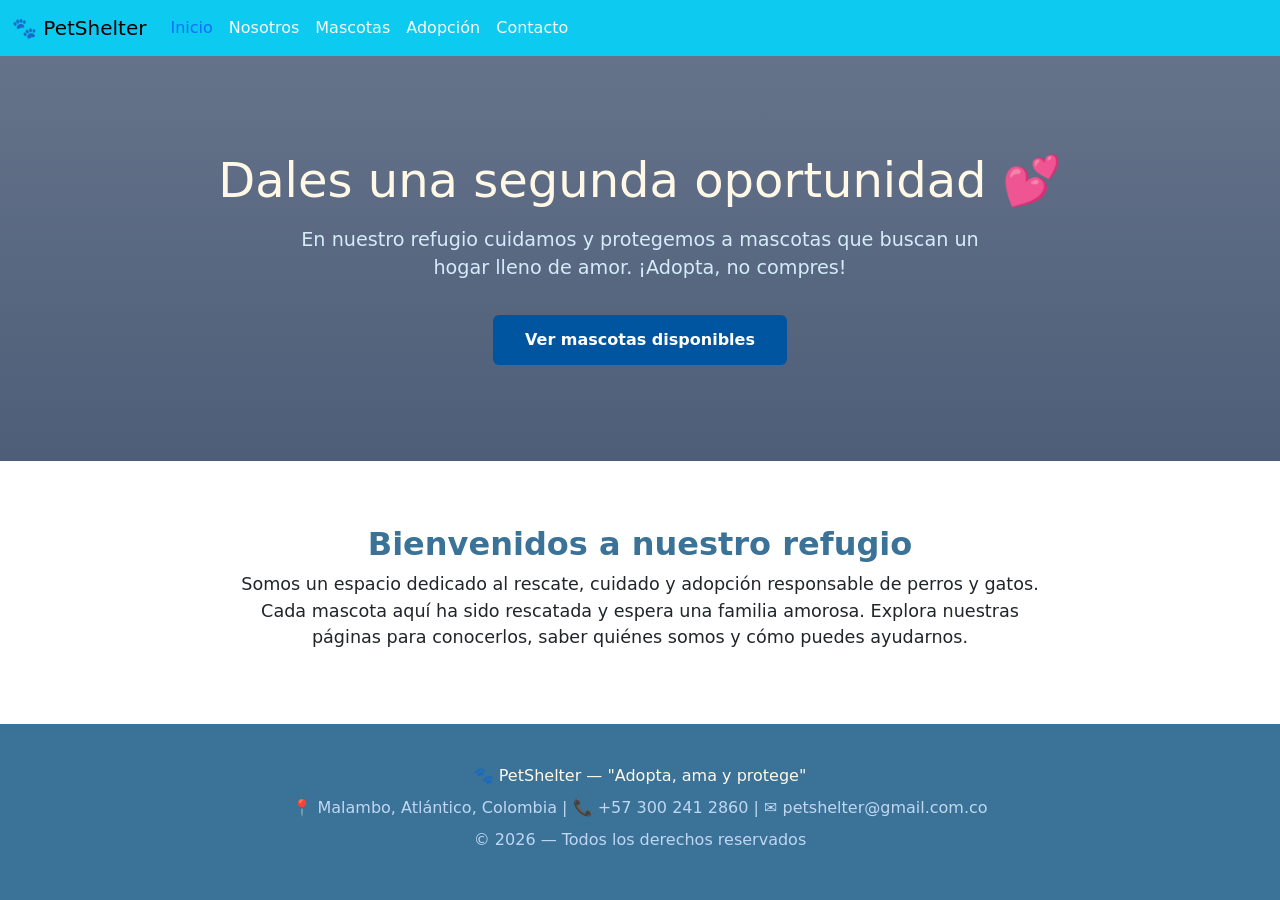
==== index.html @ 7f58dce4 "mvp de proyecto" ====
<!DOCTYPE html>
<html lang="es">
<head>
    <meta charset="UTF-8">
    <meta name="viewport" content="width=device-width, initial-scale=1.0">
    <title>PetShelter - Refgio de Mascotas 🐾</title>
    <link rel="stylesheet" href="css/styles.css">
    <link rel="preconnect" href="https://fonts.googleapis.com">
    <link rel="preconnect" href="https://fonts.gstatic.com" crossorigin>
    <link href="https://fonts.googleapis.com/css2?family=Poppins:wght@300;400;600;700&display=swap" rel="stylesheet">
    <link href="https://cdn.jsdelivr.net/npm/bootstrap@5.3.8/dist/css/bootstrap.min.css" rel="stylesheet" integrity="sha384-sRIl4kxILFvY47J16cr9ZwB07vP4J8+LH7qKQnuqkuIAvNWLzeN8tE5YBujZqJLB" crossorigin="anonymous">
</head>
<body>

    <!-- CABECERA Y MENÚ IGUAL EN TODAS LAS PÁGINAS -->
    <header class="cabecera bg-info">
        <nav class="navegacion navbar navbar-expand-lg justify-content-between" id="menuNav">
            <div class="container-fluid">
                <a href="index.html" class="navbar-brand me-6">🐾 PetShelter</a>
                <button class="navbar-toggler" type="button" data-bs-toggle="collapse" data-bs-target="#navbarSupportedContent" aria-controls="navbarSupportedContent" aria-expanded="false" aria-label="Toggle navigation">
                    <span class="navbar-toggler-icon"></span>
                </button>
                <div class="collapse navbar-collapse" id="navbarSupportedContent">
                    <ul class="navbar-nav me-auto mb-2 mb-lg-0">
                        <li class="nav-item">
                            <a href="index.html" class="nav-link active text-primary">Inicio</a>
                        </li>
                        <li class="nav-item">
                            <a href="pages/nosotros.html" class="nav-link text-light">Nosotros</a>
                        </li>
                        <li class="nav-item">
                            <a href="pages/mascotas.html" class="nav-link text-light">Mascotas</a>
                        </li>
                        <li class="nav-item">
                            <a href="pages/adopcion.html" class="nav-link text-light">Adopción</a>
                        </li>
                        <li class="nav-item">
                            <a href="pages/contacto.html" class="nav-link text-light">Contacto</a>
                        </li>
                    </ul>
                </div>
            </div>
        </nav>
    </header>

    <!-- CONTENIDO DE ESTA PÁGINA -->
    <section class="portada">
        <div class="contenedor portada-contenido">
            <h1>Dales una segunda oportunidad 💕</h1>
            <p>En nuestro refugio cuidamos y protegemos a mascotas que buscan un hogar lleno de amor. ¡Adopta, no compres!</p>
            <a href="pages/mascotas.html" class="boton boton-primario">Ver mascotas disponibles</a>
        </div>
    </section>

    <section class="seccion">
        <div class="contenedor">
            <h2 class="titulo-seccion">Bienvenidos a nuestro refugio</h2>
            <p style="text-align: center; max-width: 800px; margin: 0 auto; font-size: 1.1rem;">
                Somos un espacio dedicado al rescate, cuidado y adopción responsable de perros y gatos. 
                Cada mascota aquí ha sido rescatada y espera una familia amorosa. Explora nuestras páginas 
                para conocerlos, saber quiénes somos y cómo puedes ayudarnos.
            </p>
        </div>
    </section>

    <!-- PIE DE PÁGINA IGUAL EN TODAS -->
    <footer class="pie-pagina">
        <div class="contenedor">
            <p>🐾 PetShelter — "Adopta, ama y protege"</p>
            <p>📍 Malambo, Atlántico, Colombia | 📞 +57 300 241 2860 | ✉️ petshelter@gmail.com.co</p>
            <p>&copy; 2026 — Todos los derechos reservados</p>
        </div>
    </footer>
    
    <script src="https://cdn.jsdelivr.net/npm/bootstrap@5.3.8/dist/js/bootstrap.bundle.min.js" integrity="sha384-FKyoEForCGlyvwx9Hj09JcYn3nv7wiPVlz7YYwJrWVcXK/BmnVDxM+D2scQbITxI" crossorigin="anonymous"></script>

    <script src="js/app.js"></script>
</body>
</html>
---- css/styles.css ----
:root {
    /* Paleta de colores de la imagen */
    --color-nubes: #FFF8E7;
    --color-cielo: #8CC1E9;
    --color-océano: #3b7297;
    --color-arándano: #0055A0;
    --color-pájaro: #438BC4;

    /* Colores de texto y fondo */
    --color-texto: #12284B;
    --color-texto-claro: #438BC4;
    --color-fondo: #EAF6FC;
    --color-fondo-claro: #b6e2f3;
    --color-resaltado: #ffc107;
    --color-borde: #dee2e6;

    /* Efectos */
    --sombra: 0 4px 12px rgba(18, 40, 75, 0.08);
    --sombra-hover: 0 8px 24px rgba(18, 40, 75, 0.15);
    --transicion: all 0.3s ease;
}

* {
    margin: 0;
    padding: 0;
    box-sizing: border-box;
}

body {
    font-family: 'Poppins', sans-serif;
    color: var(--color-texto);
    line-height: 1.6;
    background-color: var(--color-fondo);
    min-height: 100vh;
    display: flex;
    flex-direction: column;
}

main {
    flex: 1;
}

ul {
    list-style: none;
}

a {
    text-decoration: none;
    transition: var(--transicion);
}

.contenedor {
    width: 90%;
    max-width: 1200px;
    margin: 0 auto;
}

/* =====================================
   TÍTULOS Y SECCIONES
====================================== */
.titulo-seccion {
    font-size: 2rem;
    text-align: center;
    color: var(--color-océano);
    margin-bottom: 0.5rem;
    font-weight: 700;
}

.subtitulo-seccion {
    text-align: center;
    color: var(--color-pájaro);
    margin-bottom: 3rem;
}

.seccion {
    padding: 4rem 0;
}

.fondo-claro {
    background-color: var(--color-fondo-claro);
}

/* =====================================
   BOTONES
====================================== */
.boton {
    display: inline-block;
    padding: 0.8rem 2rem;
    border: none;
    border-radius: 0.375rem;
    font-size: 1rem;
    font-weight: 600;
    text-decoration: none;
    cursor: pointer;
    transition: var(--transicion);
    font-family: inherit;
}

.boton-primario {
    background-color: var(--color-arándano);
    color: white;
}

.boton-primario:hover {
    background-color: var(--color-océano);
    color: white;
    transform: translateY(-2px);
    box-shadow: var(--sombra-hover);
}

.boton-adoptar {
    background-color: var(--color-resaltado);
    color: var(--color-texto);
    padding: 0.6rem 1.2rem;
    font-size: 0.9rem;
    width: 100%;
}

.boton-adoptar:hover {
    background-color: #e0a800;
    color: var(--color-océano);
}

/* =====================================
   CABECERA Y NAVEGACIÓN
====================================== */


/* =====================================
   PORTADA
====================================== */
.portada {
    background: linear-gradient(rgba(18, 40, 75, 0.65), rgba(18, 40, 75, 0.75)), url('https://images.unsplash.com/photo-1601758228041-f3b2795255f1?w=1200') center/cover no-repeat;
    color: rgb(115, 193, 245);
    padding: 6rem 0;
    text-align: center;
}

.portada-contenido h1 {
    font-size: 3rem;
    margin-bottom: 1rem;
    color: var(--color-nubes);
}

.portada-contenido p {
    font-size: 1.2rem;
    max-width: 700px;
    margin: 0 auto 2rem;
    color: #d4ebfa;
}

/* =====================================
   SECCIÓN NOSOTROS
====================================== */
.nosotros-grid {
    display: grid;
    grid-template-columns: 1fr 1fr;
    gap: 3rem;
    align-items: center;
}

.nosotros-imagen img {
    width: 100%;
    border-radius: 0.5rem;
    box-shadow: var(--sombra);
    transition: var(--transicion);
}

.nosotros-imagen img:hover {
    transform: scale(1.02);
    box-shadow: var(--sombra-hover);
}

.nosotros-texto p {
    margin-bottom: 1rem;
    font-size: 1.05rem;
    color: var(--color-texto);
}

.lista-valores {
    list-style: none;
    margin-top: 1.5rem;
}

.lista-valores li {
    padding: 0.4rem 0;
    font-weight: 500;
    color: var(--color-texto);
    display: flex;
    align-items: center;
    gap: 0.5rem;
}

.lista-valores li::before {
    content: '✓';
    color: var(--color-arándano);
    font-weight: 700;
    font-size: 1.2rem;
}

/* =====================================
   TARJETAS DE MASCOTAS
====================================== */
.mascotas-grid {
    display: grid;
    grid-template-columns: repeat(3, 1fr);
    gap: 2rem;
}

.tarjeta-mascota {
    background: var(--color-fondo-claro);
    border-radius: 0.5rem;
    overflow: hidden;
    box-shadow: var(--sombra);
    transition: var(--transicion);
    height: 100%;
}

.tarjeta-mascota:hover {
    transform: translateY(-8px);
    box-shadow: var(--sombra-hover);
}

.tarjeta-mascota img {
    width: 100%;
    height: 200px;
    object-fit: cover;
}

.tarjeta-mascota h3 {
    padding: 1rem 1rem 0.5rem;
    color: var(--color-océano);
    font-size: 1.3rem;
    font-weight: 600;
}

.tarjeta-mascota p {
    padding: 0.3rem 1rem;
    font-size: 0.95rem;
    color: var(--color-texto);
}

.tarjeta-mascota .boton-adoptar {
    margin: 1rem;
    width: calc(100% - 2rem);
}

/* =====================================
   CÓMO AYUDAR / ADOPCIÓN
====================================== */
.ayuda-grid {
    display: grid;
    grid-template-columns: repeat(3, 1fr);
    gap: 2rem;
}

.ayuda-tarjeta {
    background: var(--color-fondo-claro);
    padding: 2rem;
    border-radius: 0.5rem;
    text-align: center;
    box-shadow: var(--sombra);
    transition: var(--transicion);
}

.ayuda-tarjeta:hover {
    transform: translateY(-5px);
    box-shadow: var(--sombra-hover);
}

.ayuda-tarjeta h3 {
    color: var(--color-océano);
    margin-bottom: 1rem;
    font-size: 1.3rem;
    font-weight: 600;
}

/* =====================================
   FORMULARIO DE CONTACTO
====================================== */
.formulario-contacto {
    max-width: 600px;
    margin: 0 auto;
    background: #eee;
    padding: 2.5rem;
    border-radius: 0.5rem;
    box-shadow: var(--sombra);
}

.grupo-formulario {
    margin-bottom: 1.5rem;
}

.grupo-formulario label {
    display: block;
    margin-bottom: 0.5rem;
    font-weight: 600;
    color: var(--color-océano);
}

.grupo-formulario input,
.grupo-formulario textarea {
    width: 100%;
    padding: 0.8rem;
    border: 2px solid var(--color-cielo);
    border-radius: 0.375rem;
    font-size: 1rem;
    font-family: inherit;
    background-color: rgba(140, 193, 233, 0.08);
    transition: var(--transicion);
}

.grupo-formulario input:focus,
.grupo-formulario textarea:focus {
    outline: none;
    border-color: var(--color-arándano);
    background-color: white;
}

/* =====================================
   VENTANA MODAL
====================================== */
.modal {
    display: none;
    position: fixed;
    z-index: 200;
    left: 0;
    top: 0;
    width: 100%;
    height: 100%;
    background-color: rgba(18, 40, 75, 0.7);
    align-items: center;
    justify-content: center;
}

.modal-contenido {
    background-color: white;
    padding: 2rem;
    border-radius: 0.5rem;
    width: 90%;
    max-width: 500px;
    position: relative;
    box-shadow: var(--sombra-hover);
}

.cerrar {
    position: absolute;
    right: 1.2rem;
    top: 0.5rem;
    font-size: 2rem;
    cursor: pointer;
    color: var(--color-pájaro);
    transition: var(--transicion);
}

.cerrar:hover {
    color: var(--color-océano);
}

/* =====================================
   PIE DE PÁGINA
====================================== */
.pie-pagina {
    background-color: var(--color-océano);
    color: white;
    text-align: center;
    padding: 2.5rem 0;
    margin-top: auto;
}

.pie-pagina p {
    margin-bottom: 0.5rem;
    color: #BFD7F2;
}

.pie-pagina p:first-of-type {
    color: var(--color-nubes);
    font-weight: 500;
}

/* =====================================
   DISEÑO RESPONSIVO (para celulares)
====================================== */
@media (max-width: 900px) {
    .nosotros-grid,
    .mascotas-grid,
    .ayuda-grid {
        grid-template-columns: 1fr 1fr;
    }
}

@media (max-width: 600px) {
    .nosotros-grid,
    .mascotas-grid,
    .ayuda-grid {
        grid-template-columns: 1fr;
    }

    .portada-contenido h1 {
        font-size: 2rem;
    }

    .titulo-seccion {
        font-size: 1.6rem;
    }
}
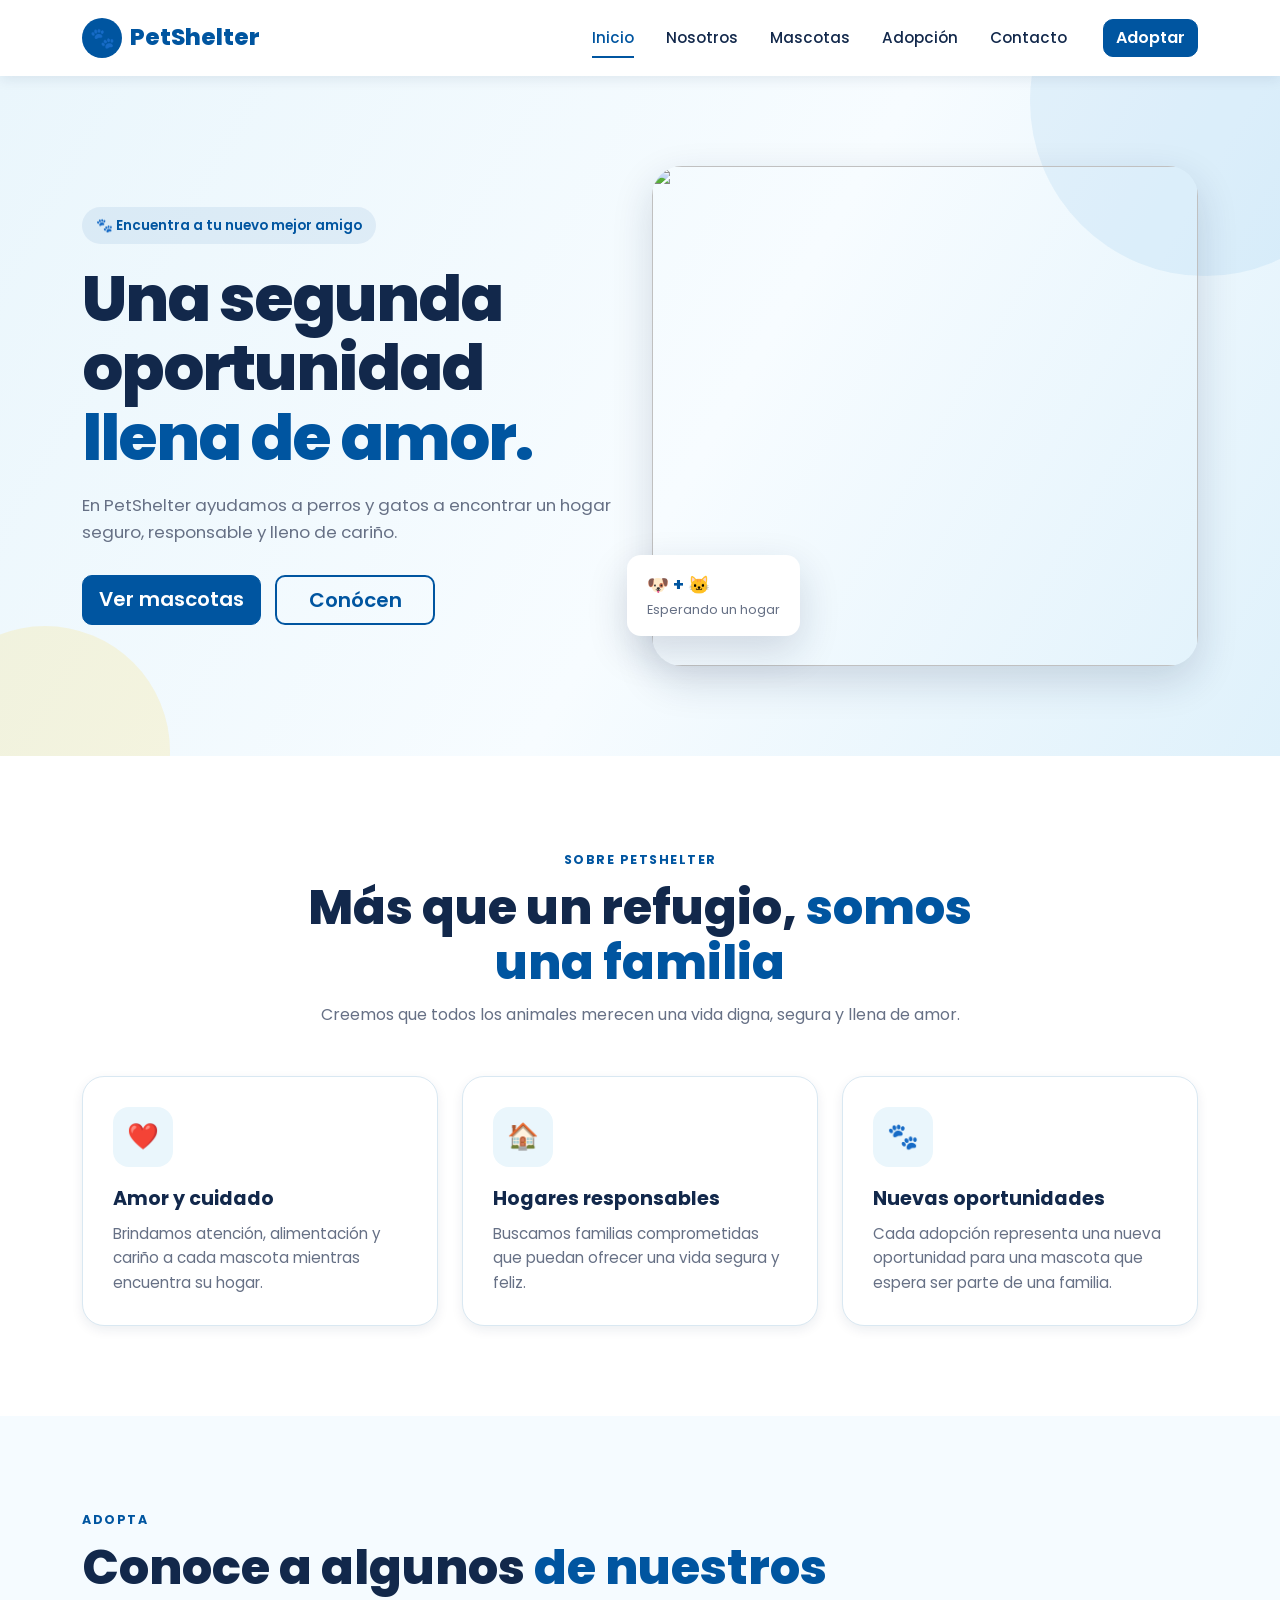
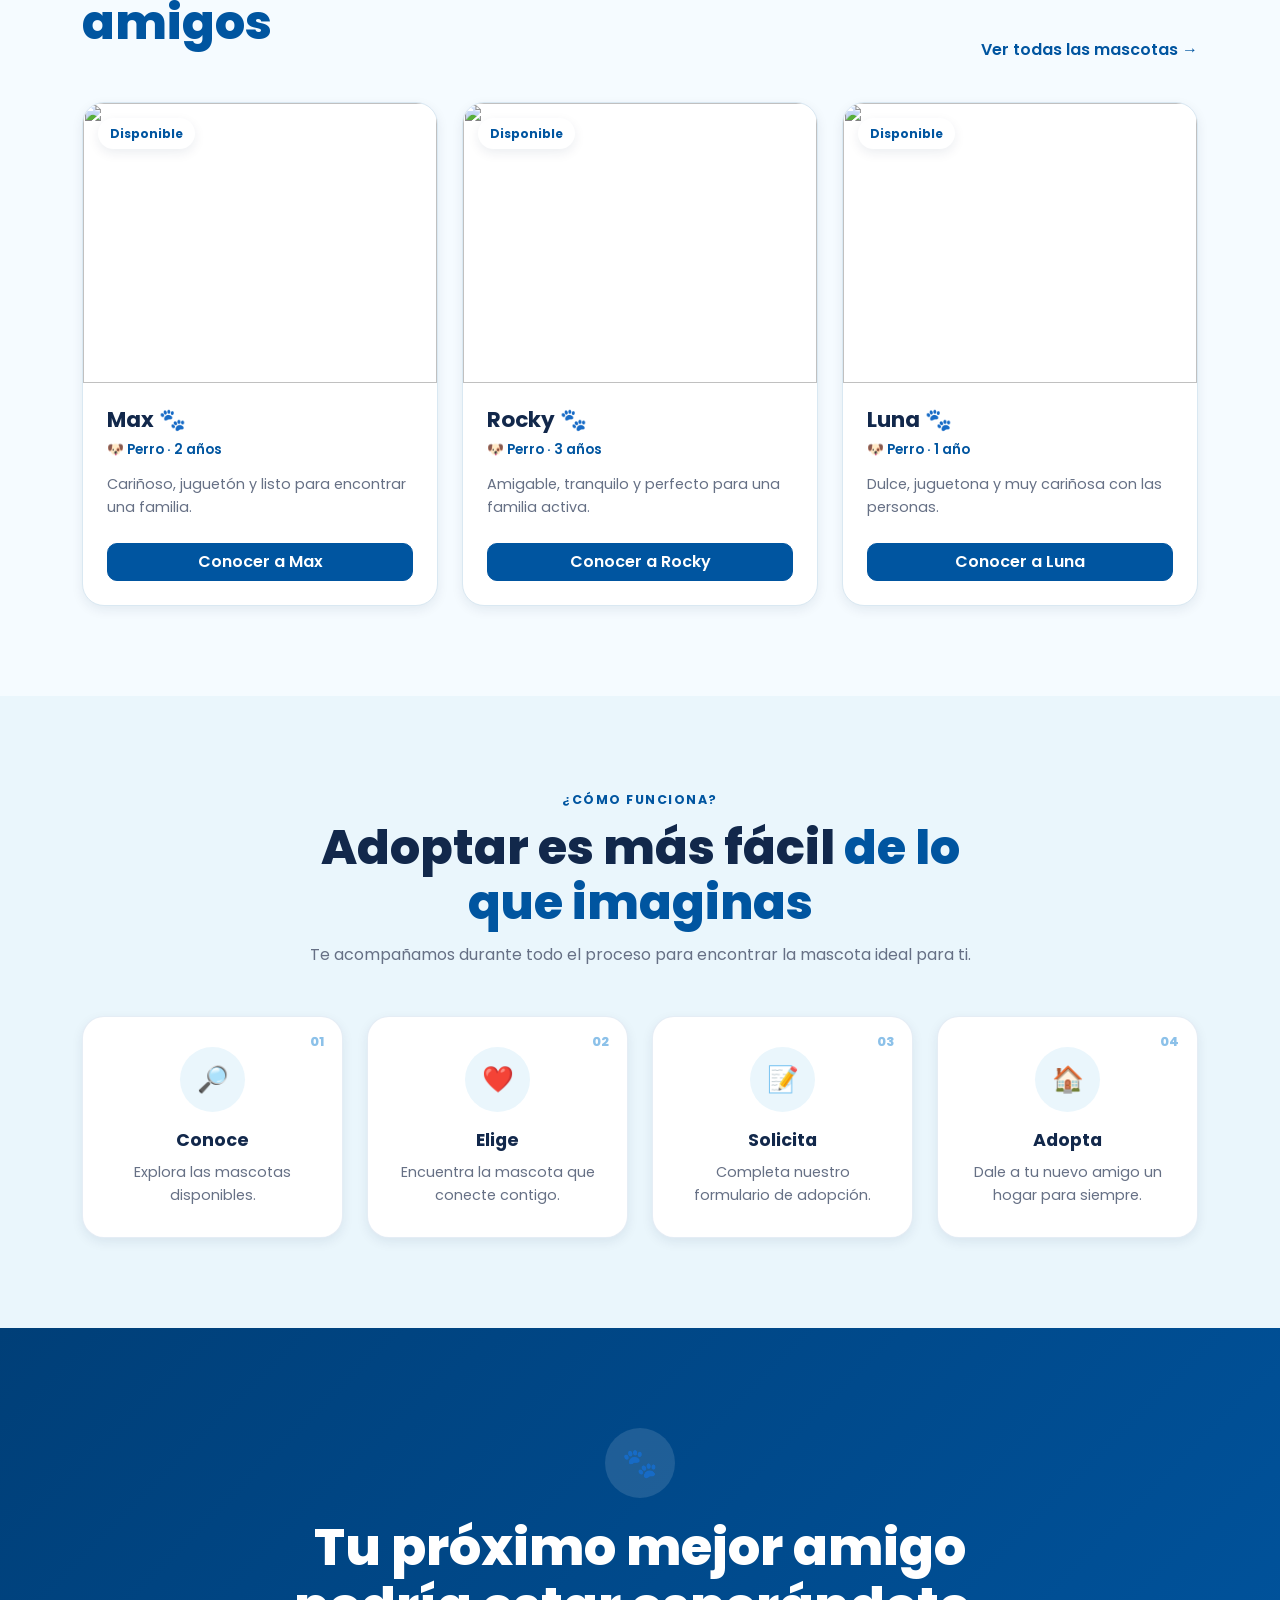
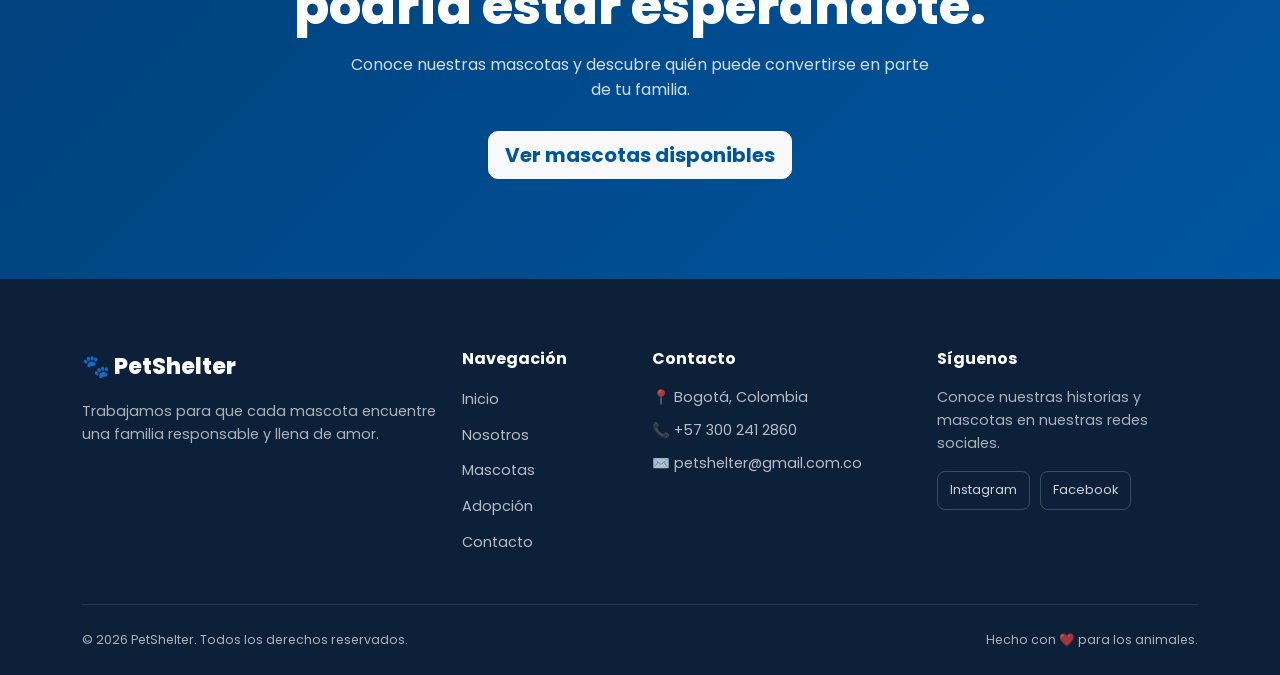
==== commit d511d946: "Add initial HTML structure and styles for PetShelter website" ====
--- a/index.html
+++ b/index.html
@@ -3,77 +3,573 @@
 <head>
     <meta charset="UTF-8">
     <meta name="viewport" content="width=device-width, initial-scale=1.0">
-    <title>PetShelter - Refgio de Mascotas 🐾</title>
-    <link rel="stylesheet" href="css/styles.css">
+    <meta
+        name="description"
+        content="PetShelter es un refugio de mascotas dedicado a encontrar hogares responsables y llenos de amor.">
+    <title>PetShelter | Refugio y adopción de mascotas</title>
+
+    <!-- Google Fonts -->
     <link rel="preconnect" href="https://fonts.googleapis.com">
     <link rel="preconnect" href="https://fonts.gstatic.com" crossorigin>
-    <link href="https://fonts.googleapis.com/css2?family=Poppins:wght@300;400;600;700&display=swap" rel="stylesheet">
-    <link href="https://cdn.jsdelivr.net/npm/bootstrap@5.3.8/dist/css/bootstrap.min.css" rel="stylesheet" integrity="sha384-sRIl4kxILFvY47J16cr9ZwB07vP4J8+LH7qKQnuqkuIAvNWLzeN8tE5YBujZqJLB" crossorigin="anonymous">
+    <link
+        href="https://fonts.googleapis.com/css2?family=Poppins:wght@400;500;600;700;800&display=swap" rel="stylesheet">
+
+    <!-- Bootstrap -->
+    <link
+        href="https://cdn.jsdelivr.net/npm/bootstrap@5.3.8/dist/css/bootstrap.min.css" rel="stylesheet">
+    <link rel="stylesheet" href="css/styles.css">
 </head>
+
 <body>
 
-    <!-- CABECERA Y MENÚ IGUAL EN TODAS LAS PÁGINAS -->
-    <header class="cabecera bg-info">
-        <nav class="navegacion navbar navbar-expand-lg justify-content-between" id="menuNav">
-            <div class="container-fluid">
-                <a href="index.html" class="navbar-brand me-6">🐾 PetShelter</a>
-                <button class="navbar-toggler" type="button" data-bs-toggle="collapse" data-bs-target="#navbarSupportedContent" aria-controls="navbarSupportedContent" aria-expanded="false" aria-label="Toggle navigation">
+    <!-- =====NAVBAR===== -->
+
+    <header class="site-header">
+        <nav class="navbar navbar-expand-lg">
+            <div class="container">
+
+                <!-- Logo -->
+                <a class="navbar-brand" href="index.html">
+                    <span class="brand-icon">🐾</span>
+                    <span>PetShelter</span>
+                </a>
+
+                <!-- Botón menú móvil -->
+                <button
+                    class="navbar-toggler"
+                    type="button"
+                    data-bs-toggle="collapse"
+                    data-bs-target="#menuPrincipal"
+                    aria-controls="menuPrincipal"
+                    aria-expanded="false"
+                    aria-label="Abrir menú de navegación">
                     <span class="navbar-toggler-icon"></span>
                 </button>
-                <div class="collapse navbar-collapse" id="navbarSupportedContent">
-                    <ul class="navbar-nav me-auto mb-2 mb-lg-0">
+
+                <!-- Menú -->
+                <div class="collapse navbar-collapse" id="menuPrincipal">
+                    <ul class="navbar-nav ms-auto">
                         <li class="nav-item">
-                            <a href="index.html" class="nav-link active text-primary">Inicio</a>
+                            <a class="nav-link active" href="index.html">
+                                Inicio
+                            </a>
                         </li>
                         <li class="nav-item">
-                            <a href="pages/nosotros.html" class="nav-link text-light">Nosotros</a>
+                            <a class="nav-link" href="pages/nosotros.html">
+                                Nosotros
+                            </a>
                         </li>
                         <li class="nav-item">
-                            <a href="pages/mascotas.html" class="nav-link text-light">Mascotas</a>
+                            <a class="nav-link" href="pages/mascotas.html">
+                                Mascotas
+                            </a>
                         </li>
                         <li class="nav-item">
-                            <a href="pages/adopcion.html" class="nav-link text-light">Adopción</a>
+                            <a class="nav-link" href="pages/adopcion.html">
+                                Adopción
+                            </a>
                         </li>
                         <li class="nav-item">
-                            <a href="pages/contacto.html" class="nav-link text-light">Contacto</a>
+                            <a class="nav-link" href="pages/contacto.html">
+                                Contacto
+                            </a>
                         </li>
                     </ul>
+
+                    <a href="pages/mascotas.html" class="btn btn-primary ms-lg-4">Adoptar</a>
+
                 </div>
             </div>
         </nav>
     </header>
 
-    <!-- CONTENIDO DE ESTA PÁGINA -->
-    <section class="portada">
-        <div class="contenedor portada-contenido">
-            <h1>Dales una segunda oportunidad 💕</h1>
-            <p>En nuestro refugio cuidamos y protegemos a mascotas que buscan un hogar lleno de amor. ¡Adopta, no compres!</p>
-            <a href="pages/mascotas.html" class="boton boton-primario">Ver mascotas disponibles</a>
-        </div>
-    </section>
-
-    <section class="seccion">
-        <div class="contenedor">
-            <h2 class="titulo-seccion">Bienvenidos a nuestro refugio</h2>
-            <p style="text-align: center; max-width: 800px; margin: 0 auto; font-size: 1.1rem;">
-                Somos un espacio dedicado al rescate, cuidado y adopción responsable de perros y gatos. 
-                Cada mascota aquí ha sido rescatada y espera una familia amorosa. Explora nuestras páginas 
-                para conocerlos, saber quiénes somos y cómo puedes ayudarnos.
-            </p>
-        </div>
-    </section>
-
-    <!-- PIE DE PÁGINA IGUAL EN TODAS -->
-    <footer class="pie-pagina">
-        <div class="contenedor">
-            <p>🐾 PetShelter — "Adopta, ama y protege"</p>
-            <p>📍 Malambo, Atlántico, Colombia | 📞 +57 300 241 2860 | ✉️ petshelter@gmail.com.co</p>
-            <p>&copy; 2026 — Todos los derechos reservados</p>
+    <main>
+        <!-- ==== HERO ===== -->
+
+        <section class="hero">
+            <div class="container">
+                <div class="row align-items-center">
+
+                    <!-- Texto -->
+                    <div class="col-lg-6">
+                        <span class="hero-badge">
+                            🐾 Encuentra a tu nuevo mejor amigo
+                        </span>
+
+                        <h1 class="hero-title">
+                            Una segunda oportunidad
+                            <span>llena de amor.</span>
+                        </h1>
+
+                        <p class="hero-description">
+                            En PetShelter ayudamos a perros y gatos a encontrar
+                            un hogar seguro, responsable y lleno de cariño.
+                        </p>
+
+                        <div class="hero-actions">
+                            <a href="pages/mascotas.html" class="btn btn-primary btn-lg">Ver mascotas</a>
+                            <a href="pages/nosotros.html" class="btn btn-outline-primary btn-lg">Conócen</a>
+                        </div>
+
+                    </div>
+
+                    <!-- Imagen -->
+                    <div class="col-lg-6">
+                        <div class="hero-image-wrapper">
+                            <img src="https://images.unsplash.com/photo-1548199973-03cce0bbc87b?auto=format&fit=crop&w=900&q=80" class="hero-image">
+
+                            <div class="hero-card">
+                                <strong>🐶 + 🐱</strong>
+                                <span>Esperando un hogar</span>
+                            </div>
+                        </div>
+                    </div>
+                </div>
+            </div>
+        </section>
+
+        <!-- ===== INTRODUCCIÓN ===== -->
+
+        <section class="section section-light">
+            <div class="container">
+                <div class="section-heading text-center">
+
+                    <span class="section-label">
+                        SOBRE PETSHELTER
+                    </span>
+
+                    <h2>
+                        Más que un refugio,
+                        <span>somos una familia</span>
+                    </h2>
+
+                    <p>
+                        Creemos que todos los animales merecen una vida
+                        digna, segura y llena de amor.
+                    </p>
+                </div>
+
+                <div class="row g-4 mt-4">
+                    <div class="col-md-4">
+                        <article class="info-card">
+
+                            <div class="info-card-icon">
+                                ❤️
+                            </div>
+
+                            <h3>
+                                Amor y cuidado
+                            </h3>
+
+                            <p>
+                                Brindamos atención, alimentación y cariño
+                                a cada mascota mientras encuentra su hogar.
+                            </p>
+                        </article>
+                    </div>
+
+                    <div class="col-md-4">
+                        <article class="info-card">
+
+                            <div class="info-card-icon">
+                                🏠
+                            </div>
+
+                            <h3>
+                                Hogares responsables
+                            </h3>
+
+                            <p>
+                                Buscamos familias comprometidas que puedan
+                                ofrecer una vida segura y feliz.
+                            </p>
+
+                        </article>
+                    </div>
+
+                    <div class="col-md-4">
+                        <article class="info-card">
+
+                            <div class="info-card-icon">
+                                🐾
+                            </div>
+
+                            <h3>
+                                Nuevas oportunidades
+                            </h3>
+
+                            <p>
+                                Cada adopción representa una nueva oportunidad
+                                para una mascota que espera ser parte de una familia.
+                            </p>
+
+                        </article>
+                    </div>
+                </div>
+            </div>
+        </section>
+
+        <!-- ===== MASCOTAS DESTACADAS ===== -->
+
+        <section class="section">
+            <div class="container">
+                <div class="section-heading">
+                    <div>
+                        <span class="section-label">
+                            ADOPTA
+                        </span>
+
+                        <h2>
+                            Conoce a algunos
+                            <span>de nuestros amigos</span>
+                        </h2>
+                    </div>
+
+                    <a href="pages/mascotas.html" class="section-link">Ver todas las mascotas →</a>
+                </div>
+
+                <div class="row g-4 mt-3">
+
+                    <!-- Mascota 1 -->
+                    <div class="col-md-4">
+                        <article class="pet-card">
+                            <div class="pet-card-image">
+                                <img src="https://images.unsplash.com/photo-1552053831-71594a27632d?auto=format&fit=crop&w=700&q=80" loading="lazy">
+                                <span class="pet-status">Disponible</span>
+                            </div>
+
+                            <div class="pet-card-content">
+
+                                <h3>
+                                    Max 🐾
+                                </h3>
+
+                                <p class="pet-card-info">
+                                    🐶 Perro · 2 años
+                                </p>
+
+                                <p>
+                                    Cariñoso, juguetón y listo para
+                                    encontrar una familia.
+                                </p>
+
+                                <a href="pages/mascotas.html" class="btn btn-primary w-100">Conocer a Max</a>
+                            </div>
+                        </article>
+                    </div>
+
+                    <!-- Mascota 2 -->
+                    <div class="col-md-4">
+                        <article class="pet-card">
+                            <div class="pet-card-image">
+                                <img src="https://images.unsplash.com/photo-1587300003388-59208cc962cb?auto=format&fit=crop&w=700&q=80" loading="lazy">
+
+                                <span class="pet-status">
+                                    Disponible
+                                </span>
+                            </div>
+
+                            <div class="pet-card-content">
+
+                                <h3>
+                                    Rocky 🐾
+                                </h3>
+
+                                <p class="pet-card-info">
+                                    🐶 Perro · 3 años
+                                </p>
+
+                                <p>
+                                    Amigable, tranquilo y perfecto
+                                    para una familia activa.
+                                </p>
+
+                                <a href="pages/mascotas.html" class="btn btn-primary w-100">
+                                    Conocer a Rocky
+                                </a>
+                            </div>
+                        </article>
+                    </div>
+
+
+                    <!-- Mascota 3 -->
+                    <div class="col-md-4">
+                        <article class="pet-card">
+                            <div class="pet-card-image">
+                                <img src="https://images.unsplash.com/photo-1517849845537-4d257902454a?auto=format&fit=crop&w=700&q=80" loading="lazy">
+
+                                <span class="pet-status">
+                                    Disponible
+                                </span>
+                            </div>
+
+                            <div class="pet-card-content">
+
+                                <h3>
+                                    Luna 🐾
+                                </h3>
+
+                                <p class="pet-card-info">
+                                    🐶 Perro · 1 año
+                                </p>
+
+                                <p>
+                                    Dulce, juguetona y muy cariñosa
+                                    con las personas.
+                                </p>
+
+                                <a href="pages/mascotas.html" class="btn btn-primary w-100">
+                                    Conocer a Luna
+                                </a>
+                            </div>
+                        </article>
+                    </div>
+                </div>
+            </div>
+        </section>
+
+        <!-- ===== PROCESO DE ADOPCIÓN ===== -->
+        <section class="section section-blue">
+            <div class="container">
+                <div class="section-heading text-center">
+                    <span class="section-label">
+                        ¿CÓMO FUNCIONA?
+                    </span>
+
+                    <h2>
+                        Adoptar es más fácil
+                        <span>de lo que imaginas</span>
+                    </h2>
+
+                    <p>
+                        Te acompañamos durante todo el proceso para
+                        encontrar la mascota ideal para ti.
+                    </p>
+                </div>
+
+                <div class="row g-4 mt-4">
+                    <div class="col-md-3">
+                        <article class="step-card">
+                            <span class="step-number">
+                                01
+                            </span>
+
+                            <div class="step-icon">
+                                🔎
+                            </div>
+
+                            <h3>
+                                Conoce
+                            </h3>
+
+                            <p>
+                                Explora las mascotas disponibles.
+                            </p>
+                        </article>
+                    </div>
+
+                    <div class="col-md-3">
+                        <article class="step-card">
+                            <span class="step-number">
+                                02
+                            </span>
+
+                            <div class="step-icon">
+                                ❤️
+                            </div>
+
+                            <h3>
+                                Elige
+                            </h3>
+
+                            <p>
+                                Encuentra la mascota que conecte contigo.
+                            </p>
+                        </article>
+                    </div>
+
+
+                    <div class="col-md-3">
+                        <article class="step-card">
+                            <span class="step-number">
+                                03
+                            </span>
+
+                            <div class="step-icon">
+                                📝
+                            </div>
+
+                            <h3>
+                                Solicita
+                            </h3>
+
+                            <p>
+                                Completa nuestro formulario de adopción.
+                            </p>
+                        </article>
+                    </div>
+
+                    <div class="col-md-3">
+                        <article class="step-card">
+                            <span class="step-number">
+                                04
+                            </span>
+
+                            <div class="step-icon">
+                                🏠
+                            </div>
+
+                            <h3>
+                                Adopta
+                            </h3>
+
+                            <p>
+                                Dale a tu nuevo amigo un hogar para siempre.
+                            </p>
+                        </article>
+                    </div>
+                </div>
+            </div>
+        </section>
+
+        <!-- ===== CTA FINAL ===== -->
+        <section class="cta-section">
+            <div class="container">
+                <div class="cta-content text-center">
+                    <span class="cta-icon">
+                        🐾
+                    </span>
+
+                    <h2>
+                        Tu próximo mejor amigo
+                        podría estar esperándote.
+                    </h2>
+
+                    <p>
+                        Conoce nuestras mascotas y descubre
+                        quién puede convertirse en parte de tu familia.
+                    </p>
+
+                    <a
+                        href="pages/mascotas.html"
+                        class="btn btn-light btn-lg"
+                    >
+                        Ver mascotas disponibles
+                    </a>
+                </div>
+            </div>
+        </section>
+    </main>
+
+    <!-- ===== FOOTER ===== -->
+    <footer class="site-footer">
+        <div class="container">
+            <div class="row g-4">
+                <!-- Información -->
+                <div class="col-lg-4">
+                    <a href="index.html" class="footer-brand">
+                        🐾 PetShelter
+                    </a>
+
+                    <p>
+                        Trabajamos para que cada mascota encuentre
+                        una familia responsable y llena de amor.
+                    </p>
+                </div>
+
+                <!-- Navegación -->
+                <div class="col-md-4 col-lg-2">
+                    <h3>
+                        Navegación
+                    </h3>
+
+                    <ul class="footer-links">
+                        <li>
+                            <a href="index.html">
+                                Inicio
+                            </a>
+                        </li>
+                        <li>
+                            <a href="pages/nosotros.html">
+                                Nosotros
+                            </a>
+                        </li>
+                        <li>
+                            <a href="pages/mascotas.html">
+                                Mascotas
+                            </a>
+                        </li>
+                        <li>
+                            <a href="pages/adopcion.html">
+                                Adopción
+                            </a>
+                        </li>
+                        <li>
+                            <a href="pages/contacto.html">
+                                Contacto
+                            </a>
+                        </li>
+                    </ul>
+                </div>
+
+                <!-- Contacto -->
+                <div class="col-md-4 col-lg-3">
+                    <h3>
+                        Contacto
+                    </h3>
+
+                    <ul class="footer-contact">
+                        <li>
+                            📍 Bogotá, Colombia
+                        </li>
+                        <li>
+                            📞 +57 300 241 2860
+                        </li>
+                        <li>
+                            ✉️ petshelter@gmail.com.co
+                        </li>
+                    </ul>
+                </div>
+
+                <!-- Redes -->
+                <div class="col-md-4 col-lg-3">
+                    <h3>
+                        Síguenos
+                    </h3>
+
+                    <p>
+                        Conoce nuestras historias y mascotas
+                        en nuestras redes sociales.
+                    </p>
+
+                    <div class="social-links">
+                        <a href="#" aria-label="Instagram de PetShelter">
+                            Instagram
+                        </a>
+
+                        <a href="#" aria-label="Facebook de PetShelter">
+                            Facebook
+                        </a>
+                    </div>
+                </div>
+            </div>
+
+            <div class="footer-bottom">
+                <p>
+                    © 2026 PetShelter. Todos los derechos reservados.
+                </p>
+
+                <p>
+                    Hecho con ❤️ para los animales.
+                </p>
+            </div>
         </div>
     </footer>
-    
-    <script src="https://cdn.jsdelivr.net/npm/bootstrap@5.3.8/dist/js/bootstrap.bundle.min.js" integrity="sha384-FKyoEForCGlyvwx9Hj09JcYn3nv7wiPVlz7YYwJrWVcXK/BmnVDxM+D2scQbITxI" crossorigin="anonymous"></script>
-
+
+    <!-- Bootstrap JavaScript -->
+    <script src="https://cdn.jsdelivr.net/npm/bootstrap@5.3.8/dist/js/bootstrap.bundle.min.js"></script>
+
+    <!-- Nuestro JavaScript -->
     <script src="js/app.js"></script>
 </body>
 </html>
--- a/css/styles.css
+++ b/css/styles.css
@@ -1,26 +1,58 @@
-
+/* =========================================================
+   PETSHELTER
+   SISTEMA DE DISEÑO
+   ========================================================= */
+
+
+/* =========================================================
+   1. VARIABLES
+   ========================================================= */
 
 :root {
-    /* Paleta de colores de la imagen */
-    --color-nubes: #FFF8E7;
-    --color-cielo: #8CC1E9;
-    --color-océano: #3b7297;
-    --color-arándano: #0055A0;
-    --color-pájaro: #438BC4;
-
-    /* Colores de texto y fondo */
-    --color-texto: #12284B;
-    --color-texto-claro: #438BC4;
-    --color-fondo: #EAF6FC;
-    --color-fondo-claro: #b6e2f3;
-    --color-resaltado: #ffc107;
-    --color-borde: #dee2e6;
-
-    /* Efectos */
-    --sombra: 0 4px 12px rgba(18, 40, 75, 0.08);
-    --sombra-hover: 0 8px 24px rgba(18, 40, 75, 0.15);
-    --transicion: all 0.3s ease;
-}
+
+    /* Colores principales */
+    --primary: #0055a0;
+    --primary-dark: #003f78;
+    --primary-light: #8cc1e9;
+
+    /* Color de acento */
+    --accent: #ffc107;
+    --accent-dark: #e0a800;
+
+    /* Fondos */
+    --background: #f5fbff;
+    --surface: #ffffff;
+    --surface-blue: #eaf6fc;
+
+    /* Texto */
+    --text: #12284b;
+    --text-light: #667085;
+    --text-white: #ffffff;
+
+    /* Bordes */
+    --border: #d9e8f2;
+
+    /* Sombras */
+    --shadow-sm: 0 4px 12px rgba(18, 40, 75, 0.08);
+    --shadow-md: 0 8px 25px rgba(18, 40, 75, 0.12);
+    --shadow-lg: 0 15px 40px rgba(18, 40, 75, 0.16);
+
+    /* Bordes redondeados */
+    --radius-sm: 8px;
+    --radius-md: 14px;
+    --radius-lg: 22px;
+
+    /* Transiciones */
+    --transition: 0.3s ease;
+
+    /* Contenedor */
+    --container-width: 1200px;
+}
+
+
+/* =========================================================
+   2. RESET
+   ========================================================= */
 
 * {
     margin: 0;
@@ -28,381 +60,1176 @@
     box-sizing: border-box;
 }
 
+
+html {
+    scroll-behavior: smooth;
+}
+
+
 body {
-    font-family: 'Poppins', sans-serif;
-    color: var(--color-texto);
+    font-family: "Poppins", sans-serif;
+    background-color: var(--background);
+    color: var(--text);
     line-height: 1.6;
-    background-color: var(--color-fondo);
-    min-height: 100vh;
+    overflow-x: hidden;
+}
+
+
+img {
+    display: block;
+    max-width: 100%;
+}
+
+
+a {
+    color: inherit;
+    text-decoration: none;
+}
+
+
+button,
+input,
+textarea,
+select {
+    font: inherit;
+}
+
+
+button {
+    cursor: pointer;
+}
+
+
+ul {
+    list-style: none;
+}
+
+
+/* =========================================================
+   3. ACCESIBILIDAD
+   ========================================================= */
+
+:focus-visible {
+    outline: 3px solid var(--accent);
+    outline-offset: 3px;
+}
+
+
+/* =========================================================
+   4. UTILIDADES
+   ========================================================= */
+
+.container {
+    width: min(100% - 2rem, var(--container-width));
+    margin-inline: auto;
+}
+
+
+.section {
+    padding: 90px 0;
+}
+
+
+.section-light {
+    background-color: var(--surface);
+}
+
+
+.section-blue {
+    background-color: var(--surface-blue);
+}
+
+
+/* =========================================================
+   5. NAVBAR
+   ========================================================= */
+
+.site-header {
+    position: sticky;
+    top: 0;
+    z-index: 1000;
+    background-color: var(--surface);
+    box-shadow: var(--shadow-sm);
+}
+
+
+.site-header .navbar {
+    min-height: 76px;
+}
+
+
+.navbar-brand {
+    display: inline-flex;
+    align-items: center;
+    gap: 8px;
+
+    color: var(--primary) !important;
+
+    font-size: 1.45rem;
+    font-weight: 800;
+
+    transition: var(--transition);
+}
+
+
+.navbar-brand:hover {
+    color: var(--primary-dark) !important;
+}
+
+
+.brand-icon {
+    display: inline-flex;
+    align-items: center;
+    justify-content: center;
+
+    width: 40px;
+    height: 40px;
+
+    border-radius: 50%;
+
+    background-color: var(--primary);
+    color: var(--text-white);
+
+    font-size: 1.25rem;
+}
+
+
+.navbar-nav {
+    gap: 8px;
+}
+
+
+.nav-link {
+    position: relative;
+
+    color: var(--text) !important;
+
+    font-size: 0.95rem;
+    font-weight: 500;
+
+    padding: 10px 12px !important;
+
+    transition: var(--transition);
+}
+
+
+.nav-link:hover,
+.nav-link.active {
+    color: var(--primary) !important;
+}
+
+
+.nav-link::after {
+    content: "";
+
+    position: absolute;
+    left: 12px;
+    right: 12px;
+    bottom: 2px;
+
+    height: 2px;
+
+    background-color: var(--primary);
+
+    transform: scaleX(0);
+    transform-origin: center;
+
+    transition: var(--transition);
+}
+
+
+.nav-link:hover::after,
+.nav-link.active::after {
+    transform: scaleX(1);
+}
+
+
+/* Botón hamburguesa */
+
+.navbar-toggler {
+    border: 1px solid var(--border);
+    border-radius: var(--radius-sm);
+}
+
+
+.navbar-toggler:focus {
+    box-shadow: none;
+}
+
+
+/* =========================================================
+   6. BOTONES
+   ========================================================= */
+
+.btn {
+    border-radius: 10px !important;
+
+    font-weight: 600;
+
+    transition:
+        transform var(--transition),
+        box-shadow var(--transition),
+        background-color var(--transition);
+}
+
+
+.btn-primary {
+    background-color: var(--primary) !important;
+    border-color: var(--primary) !important;
+    color: var(--text-white) !important;
+}
+
+
+.btn-primary:hover {
+    background-color: var(--primary-dark) !important;
+    border-color: var(--primary-dark) !important;
+
+    transform: translateY(-2px);
+
+    box-shadow: var(--shadow-md);
+}
+
+
+.btn-outline-primary {
+    border: 2px solid var(--primary) !important;
+    color: var(--primary) !important;
+}
+
+
+.btn-outline-primary:hover {
+    background-color: var(--primary) !important;
+    color: var(--text-white) !important;
+
+    transform: translateY(-2px);
+}
+
+
+/* =========================================================
+   7. HERO
+   ========================================================= */
+
+.hero {
+    position: relative;
+
+    min-height: 680px;
+
+    display: flex;
+    align-items: center;
+
+    padding: 90px 0;
+
+    background:
+        linear-gradient(
+            120deg,
+            #eaf6fc 0%,
+            #f7fcff 55%,
+            #dff1fb 100%
+        );
+
+    overflow: hidden;
+}
+
+
+.hero::before {
+    content: "";
+
+    position: absolute;
+
+    width: 350px;
+    height: 350px;
+
+    border-radius: 50%;
+
+    background-color: rgba(140, 193, 233, 0.18);
+
+    top: -150px;
+    right: -100px;
+}
+
+
+.hero::after {
+    content: "";
+
+    position: absolute;
+
+    width: 250px;
+    height: 250px;
+
+    border-radius: 50%;
+
+    background-color: rgba(255, 193, 7, 0.12);
+
+    bottom: -120px;
+    left: -80px;
+}
+
+
+.hero .container {
+    position: relative;
+    z-index: 1;
+}
+
+
+.hero-badge {
+    display: inline-flex;
+    align-items: center;
+
+    margin-bottom: 20px;
+    padding: 8px 14px;
+
+    border-radius: 50px;
+
+    background-color: rgba(0, 85, 160, 0.08);
+
+    color: var(--primary);
+
+    font-size: 0.85rem;
+    font-weight: 600;
+}
+
+
+.hero-title {
+    max-width: 650px;
+
+    margin-bottom: 20px;
+
+    color: var(--text);
+
+    font-size: clamp(2.5rem, 5vw, 4.5rem);
+    font-weight: 800;
+
+    line-height: 1.08;
+    letter-spacing: -2px;
+}
+
+
+.hero-title span {
+    display: block;
+    color: var(--primary);
+}
+
+
+.hero-description {
+    max-width: 580px;
+
+    margin-bottom: 30px;
+
+    color: var(--text-light);
+
+    font-size: 1.05rem;
+}
+
+
+.hero-actions {
+    display: flex;
+    flex-wrap: wrap;
+    gap: 14px;
+}
+
+
+.hero-actions .btn {
+    min-width: 160px;
+}
+
+
+/* Imagen hero */
+
+.hero-image-wrapper {
+    position: relative;
+
+    max-width: 560px;
+
+    margin-inline: auto;
+}
+
+
+.hero-image {
+    width: 100%;
+    height: 500px;
+
+    object-fit: cover;
+
+    border-radius: 30px;
+
+    box-shadow: var(--shadow-lg);
+}
+
+
+.hero-card {
+    position: absolute;
+
+    left: -25px;
+    bottom: 30px;
+
     display: flex;
     flex-direction: column;
-}
-
-main {
-    flex: 1;
-}
-
-ul {
-    list-style: none;
-}
-
-a {
-    text-decoration: none;
-    transition: var(--transicion);
-}
-
-.contenedor {
-    width: 90%;
-    max-width: 1200px;
-    margin: 0 auto;
-}
-
-/* =====================================
-   TÍTULOS Y SECCIONES
-====================================== */
-.titulo-seccion {
-    font-size: 2rem;
-    text-align: center;
-    color: var(--color-océano);
-    margin-bottom: 0.5rem;
+
+    padding: 16px 20px;
+
+    border-radius: var(--radius-md);
+
+    background-color: var(--surface);
+
+    box-shadow: var(--shadow-lg);
+}
+
+
+.hero-card strong {
+    color: var(--primary);
+
+    font-size: 1.1rem;
+}
+
+
+.hero-card span {
+    color: var(--text-light);
+
+    font-size: 0.8rem;
+}
+
+
+/* =========================================================
+   8. TÍTULOS DE SECCIÓN
+   ========================================================= */
+
+.section-heading {
+    display: flex;
+    align-items: end;
+    justify-content: space-between;
+
+    gap: 30px;
+}
+
+
+.section-heading.text-center {
+    display: block;
+    max-width: 700px;
+    margin-inline: auto;
+}
+
+
+.section-label {
+    display: inline-block;
+
+    margin-bottom: 10px;
+
+    color: var(--primary);
+
+    font-size: 0.78rem;
     font-weight: 700;
-}
-
-.subtitulo-seccion {
-    text-align: center;
-    color: var(--color-pájaro);
-    margin-bottom: 3rem;
-}
-
-.seccion {
-    padding: 4rem 0;
-}
-
-.fondo-claro {
-    background-color: var(--color-fondo-claro);
-}
-
-/* =====================================
-   BOTONES
-====================================== */
-.boton {
-    display: inline-block;
-    padding: 0.8rem 2rem;
-    border: none;
-    border-radius: 0.375rem;
+
+    letter-spacing: 1.5px;
+}
+
+
+.section-heading h2 {
+    margin-bottom: 12px;
+
+    color: var(--text);
+
+    font-size: clamp(2rem, 4vw, 3rem);
+    font-weight: 800;
+
+    line-height: 1.15;
+}
+
+
+.section-heading h2 span {
+    color: var(--primary);
+}
+
+
+.section-heading p {
+    margin-bottom: 0;
+
+    color: var(--text-light);
+
     font-size: 1rem;
+}
+
+
+.section-link {
+    flex-shrink: 0;
+
+    color: var(--primary);
+
     font-weight: 600;
-    text-decoration: none;
-    cursor: pointer;
-    transition: var(--transicion);
-    font-family: inherit;
-}
-
-.boton-primario {
-    background-color: var(--color-arándano);
-    color: white;
-}
-
-.boton-primario:hover {
-    background-color: var(--color-océano);
-    color: white;
-    transform: translateY(-2px);
-    box-shadow: var(--sombra-hover);
-}
-
-.boton-adoptar {
-    background-color: var(--color-resaltado);
-    color: var(--color-texto);
-    padding: 0.6rem 1.2rem;
-    font-size: 0.9rem;
-    width: 100%;
-}
-
-.boton-adoptar:hover {
-    background-color: #e0a800;
-    color: var(--color-océano);
-}
-
-/* =====================================
-   CABECERA Y NAVEGACIÓN
-====================================== */
-
-
-/* =====================================
-   PORTADA
-====================================== */
-.portada {
-    background: linear-gradient(rgba(18, 40, 75, 0.65), rgba(18, 40, 75, 0.75)), url('https://images.unsplash.com/photo-1601758228041-f3b2795255f1?w=1200') center/cover no-repeat;
-    color: rgb(115, 193, 245);
-    padding: 6rem 0;
-    text-align: center;
-}
-
-.portada-contenido h1 {
-    font-size: 3rem;
-    margin-bottom: 1rem;
-    color: var(--color-nubes);
-}
-
-.portada-contenido p {
-    font-size: 1.2rem;
-    max-width: 700px;
-    margin: 0 auto 2rem;
-    color: #d4ebfa;
-}
-
-/* =====================================
-   SECCIÓN NOSOTROS
-====================================== */
-.nosotros-grid {
-    display: grid;
-    grid-template-columns: 1fr 1fr;
-    gap: 3rem;
-    align-items: center;
-}
-
-.nosotros-imagen img {
-    width: 100%;
-    border-radius: 0.5rem;
-    box-shadow: var(--sombra);
-    transition: var(--transicion);
-}
-
-.nosotros-imagen img:hover {
-    transform: scale(1.02);
-    box-shadow: var(--sombra-hover);
-}
-
-.nosotros-texto p {
-    margin-bottom: 1rem;
-    font-size: 1.05rem;
-    color: var(--color-texto);
-}
-
-.lista-valores {
-    list-style: none;
-    margin-top: 1.5rem;
-}
-
-.lista-valores li {
-    padding: 0.4rem 0;
-    font-weight: 500;
-    color: var(--color-texto);
+
+    transition: var(--transition);
+}
+
+
+.section-link:hover {
+    color: var(--primary-dark);
+
+    transform: translateX(4px);
+}
+
+
+/* =========================================================
+   9. TARJETAS DE INFORMACIÓN
+   ========================================================= */
+
+.info-card {
+    height: 100%;
+
+    padding: 30px;
+
+    border: 1px solid var(--border);
+    border-radius: var(--radius-lg);
+
+    background-color: var(--surface);
+
+    box-shadow: var(--shadow-sm);
+
+    transition: var(--transition);
+}
+
+
+.info-card:hover {
+    transform: translateY(-6px);
+
+    box-shadow: var(--shadow-md);
+}
+
+
+.info-card-icon {
     display: flex;
     align-items: center;
-    gap: 0.5rem;
-}
-
-.lista-valores li::before {
-    content: '✓';
-    color: var(--color-arándano);
+    justify-content: center;
+
+    width: 60px;
+    height: 60px;
+
+    margin-bottom: 20px;
+
+    border-radius: 16px;
+
+    background-color: var(--surface-blue);
+
+    font-size: 1.6rem;
+}
+
+
+.info-card h3 {
+    margin-bottom: 12px;
+
+    font-size: 1.2rem;
     font-weight: 700;
-    font-size: 1.2rem;
-}
-
-/* =====================================
-   TARJETAS DE MASCOTAS
-====================================== */
-.mascotas-grid {
-    display: grid;
-    grid-template-columns: repeat(3, 1fr);
-    gap: 2rem;
-}
-
-.tarjeta-mascota {
-    background: var(--color-fondo-claro);
-    border-radius: 0.5rem;
+}
+
+
+.info-card p {
+    margin: 0;
+
+    color: var(--text-light);
+
+    font-size: 0.95rem;
+}
+
+
+/* =========================================================
+   10. TARJETAS DE MASCOTAS
+   ========================================================= */
+
+.pet-card {
+    height: 100%;
+
     overflow: hidden;
-    box-shadow: var(--sombra);
-    transition: var(--transicion);
-    height: 100%;
-}
-
-.tarjeta-mascota:hover {
+
+    border: 1px solid var(--border);
+    border-radius: var(--radius-lg);
+
+    background-color: var(--surface);
+
+    box-shadow: var(--shadow-sm);
+
+    transition: var(--transition);
+}
+
+
+.pet-card:hover {
     transform: translateY(-8px);
-    box-shadow: var(--sombra-hover);
-}
-
-.tarjeta-mascota img {
-    width: 100%;
-    height: 200px;
-    object-fit: cover;
-}
-
-.tarjeta-mascota h3 {
-    padding: 1rem 1rem 0.5rem;
-    color: var(--color-océano);
-    font-size: 1.3rem;
-    font-weight: 600;
-}
-
-.tarjeta-mascota p {
-    padding: 0.3rem 1rem;
-    font-size: 0.95rem;
-    color: var(--color-texto);
-}
-
-.tarjeta-mascota .boton-adoptar {
-    margin: 1rem;
-    width: calc(100% - 2rem);
-}
-
-/* =====================================
-   CÓMO AYUDAR / ADOPCIÓN
-====================================== */
-.ayuda-grid {
-    display: grid;
-    grid-template-columns: repeat(3, 1fr);
-    gap: 2rem;
-}
-
-.ayuda-tarjeta {
-    background: var(--color-fondo-claro);
-    padding: 2rem;
-    border-radius: 0.5rem;
-    text-align: center;
-    box-shadow: var(--sombra);
-    transition: var(--transicion);
-}
-
-.ayuda-tarjeta:hover {
-    transform: translateY(-5px);
-    box-shadow: var(--sombra-hover);
-}
-
-.ayuda-tarjeta h3 {
-    color: var(--color-océano);
-    margin-bottom: 1rem;
-    font-size: 1.3rem;
-    font-weight: 600;
-}
-
-/* =====================================
-   FORMULARIO DE CONTACTO
-====================================== */
-.formulario-contacto {
-    max-width: 600px;
-    margin: 0 auto;
-    background: #eee;
-    padding: 2.5rem;
-    border-radius: 0.5rem;
-    box-shadow: var(--sombra);
-}
-
-.grupo-formulario {
-    margin-bottom: 1.5rem;
-}
-
-.grupo-formulario label {
-    display: block;
-    margin-bottom: 0.5rem;
-    font-weight: 600;
-    color: var(--color-océano);
-}
-
-.grupo-formulario input,
-.grupo-formulario textarea {
-    width: 100%;
-    padding: 0.8rem;
-    border: 2px solid var(--color-cielo);
-    border-radius: 0.375rem;
-    font-size: 1rem;
-    font-family: inherit;
-    background-color: rgba(140, 193, 233, 0.08);
-    transition: var(--transicion);
-}
-
-.grupo-formulario input:focus,
-.grupo-formulario textarea:focus {
-    outline: none;
-    border-color: var(--color-arándano);
-    background-color: white;
-}
-
-/* =====================================
-   VENTANA MODAL
-====================================== */
-.modal {
-    display: none;
-    position: fixed;
-    z-index: 200;
-    left: 0;
-    top: 0;
+
+    box-shadow: var(--shadow-lg);
+}
+
+
+.pet-card-image {
+    position: relative;
+
+    height: 280px;
+
+    overflow: hidden;
+}
+
+
+.pet-card-image img {
     width: 100%;
     height: 100%;
-    background-color: rgba(18, 40, 75, 0.7);
+
+    object-fit: cover;
+
+    transition: transform 0.5s ease;
+}
+
+
+.pet-card:hover .pet-card-image img {
+    transform: scale(1.05);
+}
+
+
+.pet-status {
+    position: absolute;
+
+    top: 15px;
+    left: 15px;
+
+    padding: 6px 12px;
+
+    border-radius: 50px;
+
+    background-color: var(--surface);
+
+    color: var(--primary);
+
+    font-size: 0.75rem;
+    font-weight: 700;
+
+    box-shadow: var(--shadow-sm);
+}
+
+
+.pet-card-content {
+    padding: 24px;
+}
+
+
+.pet-card-content h3 {
+    margin-bottom: 6px;
+
+    font-size: 1.35rem;
+    font-weight: 700;
+}
+
+
+.pet-card-info {
+    margin-bottom: 12px;
+
+    color: var(--primary);
+
+    font-size: 0.85rem;
+    font-weight: 600;
+}
+
+
+.pet-card-content > p:not(.pet-card-info) {
+    min-height: 50px;
+
+    margin-bottom: 20px;
+
+    color: var(--text-light);
+
+    font-size: 0.9rem;
+}
+
+
+/* =========================================================
+   11. PASOS DE ADOPCIÓN
+   ========================================================= */
+
+.step-card {
+    position: relative;
+
+    height: 100%;
+
+    padding: 30px 24px;
+
+    border: 1px solid rgba(0, 85, 160, 0.1);
+    border-radius: var(--radius-lg);
+
+    background-color: var(--surface);
+
+    text-align: center;
+
+    box-shadow: var(--shadow-sm);
+
+    transition: var(--transition);
+}
+
+
+.step-card:hover {
+    transform: translateY(-6px);
+
+    box-shadow: var(--shadow-md);
+}
+
+
+.step-number {
+    position: absolute;
+
+    top: 15px;
+    right: 18px;
+
+    color: var(--primary-light);
+
+    font-size: 0.8rem;
+    font-weight: 800;
+}
+
+
+.step-icon {
+    display: flex;
     align-items: center;
     justify-content: center;
-}
-
-.modal-contenido {
-    background-color: white;
-    padding: 2rem;
-    border-radius: 0.5rem;
-    width: 90%;
-    max-width: 500px;
-    position: relative;
-    box-shadow: var(--sombra-hover);
-}
-
-.cerrar {
-    position: absolute;
-    right: 1.2rem;
-    top: 0.5rem;
-    font-size: 2rem;
-    cursor: pointer;
-    color: var(--color-pájaro);
-    transition: var(--transicion);
-}
-
-.cerrar:hover {
-    color: var(--color-océano);
-}
-
-/* =====================================
-   PIE DE PÁGINA
-====================================== */
-.pie-pagina {
-    background-color: var(--color-océano);
-    color: white;
-    text-align: center;
-    padding: 2.5rem 0;
-    margin-top: auto;
-}
-
-.pie-pagina p {
-    margin-bottom: 0.5rem;
-    color: #BFD7F2;
-}
-
-.pie-pagina p:first-of-type {
-    color: var(--color-nubes);
-    font-weight: 500;
-}
-
-/* =====================================
-   DISEÑO RESPONSIVO (para celulares)
-====================================== */
-@media (max-width: 900px) {
-    .nosotros-grid,
-    .mascotas-grid,
-    .ayuda-grid {
-        grid-template-columns: 1fr 1fr;
-    }
-}
-
-@media (max-width: 600px) {
-    .nosotros-grid,
-    .mascotas-grid,
-    .ayuda-grid {
-        grid-template-columns: 1fr;
-    }
-
-    .portada-contenido h1 {
+
+    width: 65px;
+    height: 65px;
+
+    margin: 0 auto 18px;
+
+    border-radius: 50%;
+
+    background-color: var(--surface-blue);
+
+    font-size: 1.6rem;
+}
+
+
+.step-card h3 {
+    margin-bottom: 10px;
+
+    font-size: 1.1rem;
+    font-weight: 700;
+}
+
+
+.step-card p {
+    margin: 0;
+
+    color: var(--text-light);
+
+    font-size: 0.9rem;
+}
+
+
+/* =========================================================
+   12. CTA
+   ========================================================= */
+
+.cta-section {
+    padding: 100px 0;
+
+    background:
+        linear-gradient(
+            135deg,
+            var(--primary-dark),
+            var(--primary)
+        );
+
+    color: var(--text-white);
+}
+
+
+.cta-content {
+    max-width: 760px;
+
+    margin-inline: auto;
+}
+
+
+.cta-icon {
+    display: inline-flex;
+    align-items: center;
+    justify-content: center;
+
+    width: 70px;
+    height: 70px;
+
+    margin-bottom: 20px;
+
+    border-radius: 50%;
+
+    background-color: rgba(255, 255, 255, 0.12);
+
+    font-size: 1.8rem;
+}
+
+
+.cta-content h2 {
+    margin-bottom: 16px;
+
+    font-size: clamp(2rem, 4vw, 3.2rem);
+    font-weight: 800;
+
+    line-height: 1.15;
+}
+
+
+.cta-content p {
+    max-width: 600px;
+
+    margin: 0 auto 28px;
+
+    color: rgba(255, 255, 255, 0.82);
+}
+
+
+.cta-content .btn-light {
+    color: var(--primary) !important;
+
+    font-weight: 700;
+}
+
+
+/* =========================================================
+   13. FOOTER
+   ========================================================= */
+
+.site-footer {
+    padding: 70px 0 0;
+
+    background-color: #0c2039;
+
+    color: var(--text-white);
+}
+
+
+.footer-brand {
+    display: inline-block;
+
+    margin-bottom: 15px;
+
+    color: var(--text-white);
+
+    font-size: 1.4rem;
+    font-weight: 800;
+}
+
+
+.footer-brand:hover {
+    color: var(--primary-light);
+}
+
+
+.site-footer h3 {
+    margin-bottom: 18px;
+
+    color: var(--text-white);
+
+    font-size: 1rem;
+    font-weight: 700;
+}
+
+
+.site-footer p {
+    color: rgba(255, 255, 255, 0.65);
+
+    font-size: 0.9rem;
+}
+
+
+.footer-links,
+.footer-contact {
+    display: flex;
+    flex-direction: column;
+
+    gap: 10px;
+
+    padding: 0;
+    margin: 0;
+}
+
+
+.footer-links a {
+    color: rgba(255, 255, 255, 0.7);
+
+    font-size: 0.9rem;
+
+    transition: var(--transition);
+}
+
+
+.footer-links a:hover {
+    color: var(--text-white);
+
+    padding-left: 4px;
+}
+
+
+.footer-contact li {
+    color: rgba(255, 255, 255, 0.7);
+
+    font-size: 0.9rem;
+}
+
+
+.social-links {
+    display: flex;
+    flex-wrap: wrap;
+
+    gap: 10px;
+}
+
+
+.social-links a {
+    padding: 8px 12px;
+
+    border: 1px solid rgba(255, 255, 255, 0.2);
+    border-radius: 8px;
+
+    color: rgba(255, 255, 255, 0.8);
+
+    font-size: 0.8rem;
+
+    transition: var(--transition);
+}
+
+
+.social-links a:hover {
+    background-color: var(--primary);
+    border-color: var(--primary);
+
+    color: var(--text-white);
+}
+
+
+.footer-bottom {
+    display: flex;
+    align-items: center;
+    justify-content: space-between;
+
+    gap: 20px;
+
+    margin-top: 50px;
+    padding: 25px 0;
+
+    border-top: 1px solid rgba(255, 255, 255, 0.1);
+}
+
+
+.footer-bottom p {
+    margin: 0;
+
+    font-size: 0.78rem;
+}
+
+
+/* =========================================================
+   14. RESPONSIVE — TABLET
+   ========================================================= */
+
+@media (max-width: 991px) {
+
+    .site-header .navbar {
+        min-height: 70px;
+    }
+
+
+    .navbar-collapse {
+        padding: 20px 0;
+    }
+
+
+    .navbar-nav {
+        gap: 2px;
+    }
+
+
+    .nav-link {
+        padding: 10px 0 !important;
+    }
+
+
+    .nav-link::after {
+        left: 0;
+        right: auto;
+        width: 30px;
+    }
+
+
+    .navbar .btn {
+        margin-top: 12px;
+        width: 100%;
+    }
+
+
+    .hero {
+        min-height: auto;
+
+        padding: 70px 0;
+    }
+
+
+    .hero-image-wrapper {
+        margin-top: 50px;
+    }
+
+
+    .hero-image {
+        height: 430px;
+    }
+
+
+    .hero-card {
+        left: 20px;
+    }
+
+
+    .section {
+        padding: 70px 0;
+    }
+
+}
+
+
+/* =========================================================
+   15. RESPONSIVE — MÓVIL
+   ========================================================= */
+
+@media (max-width: 767px) {
+
+    .container {
+        width: min(100% - 1.5rem, var(--container-width));
+    }
+
+
+    .section {
+        padding: 60px 0;
+    }
+
+
+    .hero {
+        padding: 60px 0;
+    }
+
+
+    .hero-title {
+        letter-spacing: -1px;
+    }
+
+
+    .hero-description {
+        font-size: 0.95rem;
+    }
+
+
+    .hero-actions {
+        flex-direction: column;
+    }
+
+
+    .hero-actions .btn {
+        width: 100%;
+    }
+
+
+    .hero-image-wrapper {
+        margin-top: 35px;
+    }
+
+
+    .hero-image {
+        height: 360px;
+
+        border-radius: 22px;
+    }
+
+
+    .hero-card {
+        left: 15px;
+        bottom: 15px;
+
+        padding: 12px 15px;
+    }
+
+
+    .section-heading {
+        display: block;
+    }
+
+
+    .section-link {
+        display: inline-block;
+
+        margin-top: 15px;
+    }
+
+
+    .pet-card-image {
+        height: 250px;
+    }
+
+
+    .footer-bottom {
+        flex-direction: column;
+
+        align-items: flex-start;
+
+        text-align: left;
+    }
+
+}
+
+
+/* =========================================================
+   16. MÓVILES PEQUEÑOS
+   ========================================================= */
+
+@media (max-width: 480px) {
+
+    .hero-title {
+        font-size: 2.3rem;
+    }
+
+
+    .hero-badge {
+        font-size: 0.75rem;
+    }
+
+
+    .hero-image {
+        height: 300px;
+    }
+
+
+    .info-card,
+    .pet-card-content {
+        padding: 20px;
+    }
+
+
+    .step-card {
+        padding: 25px 20px;
+    }
+
+
+    .cta-section {
+        padding: 70px 0;
+    }
+
+
+    .cta-content h2 {
         font-size: 2rem;
     }
 
-    .titulo-seccion {
-        font-size: 1.6rem;
-    }
+}
+
+
+/* =========================================================
+   17. REDUCIR ANIMACIONES SI EL USUARIO LO SOLICITA
+   ========================================================= */
+
+@media (prefers-reduced-motion: reduce) {
+
+    *,
+    *::before,
+    *::after {
+        scroll-behavior: auto !important;
+
+        transition-duration: 0.01ms !important;
+        animation-duration: 0.01ms !important;
+        animation-iteration-count: 1 !important;
+    }
+
 }
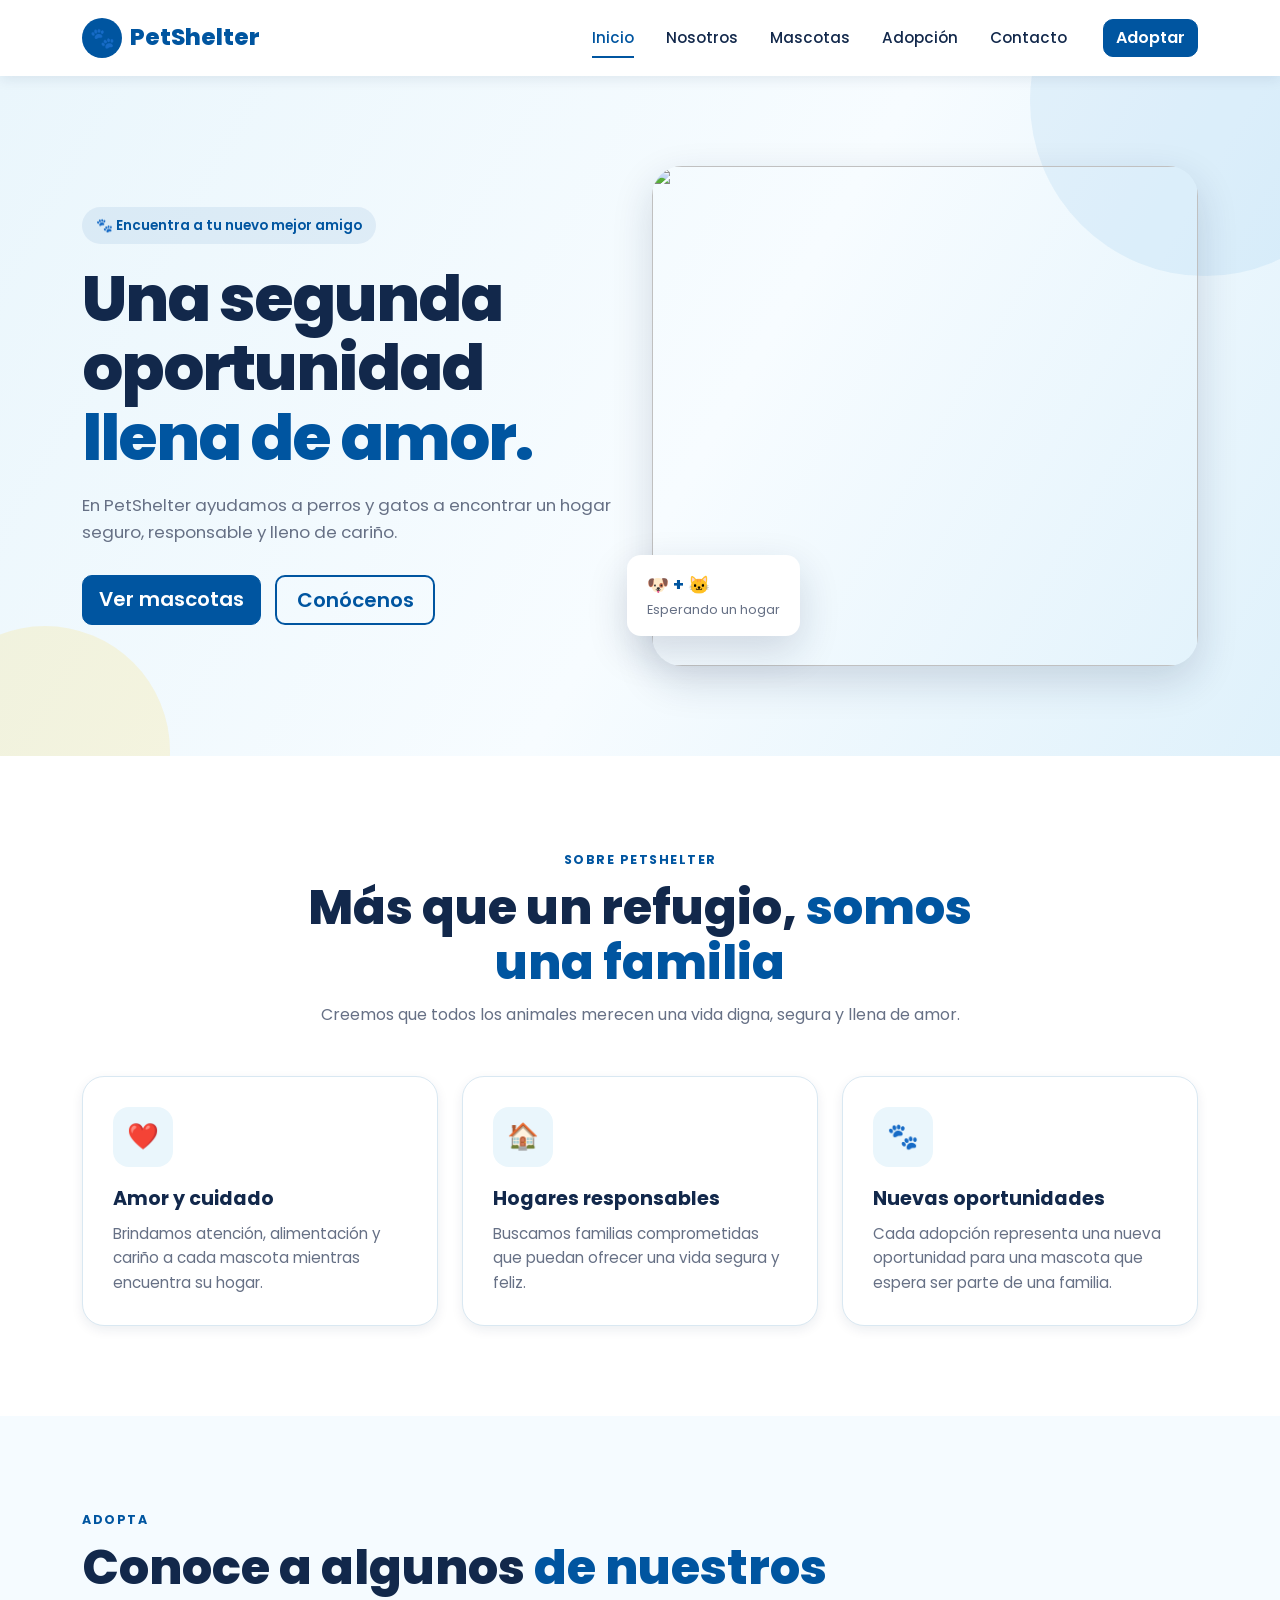
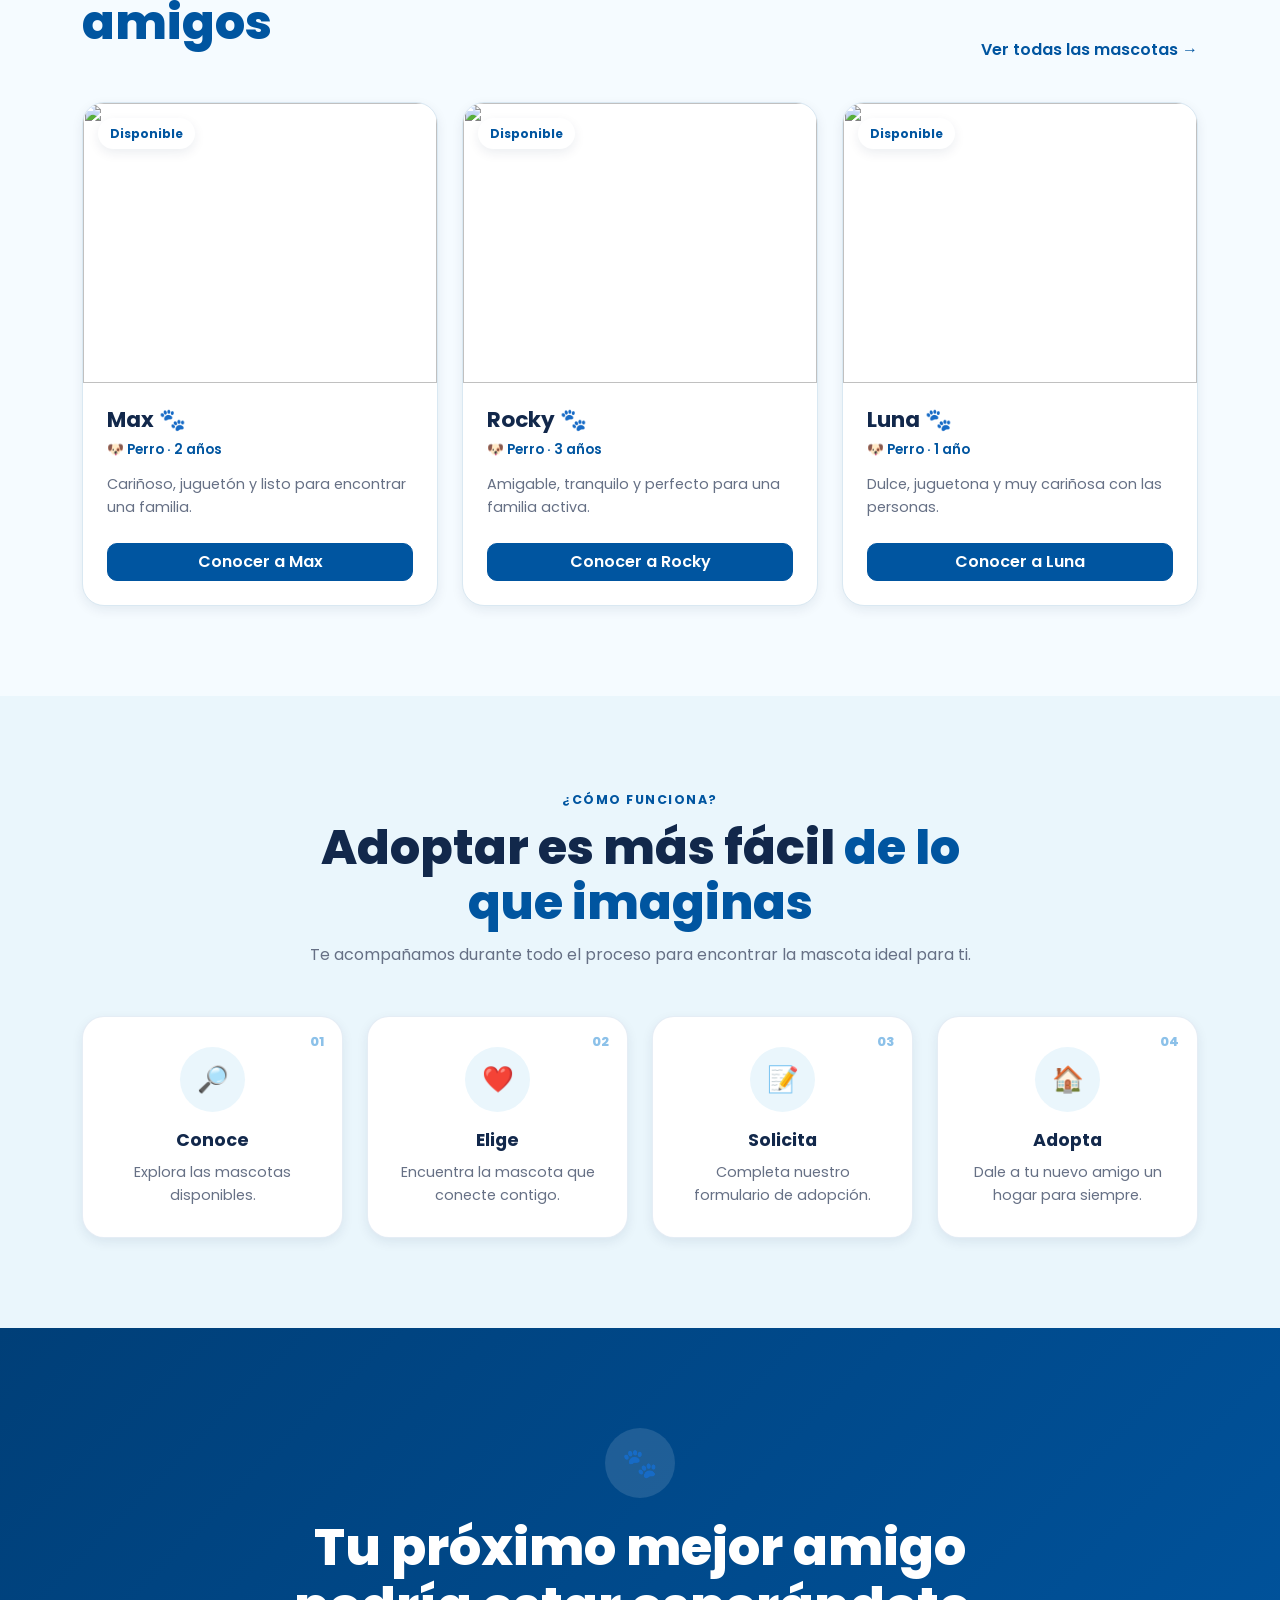
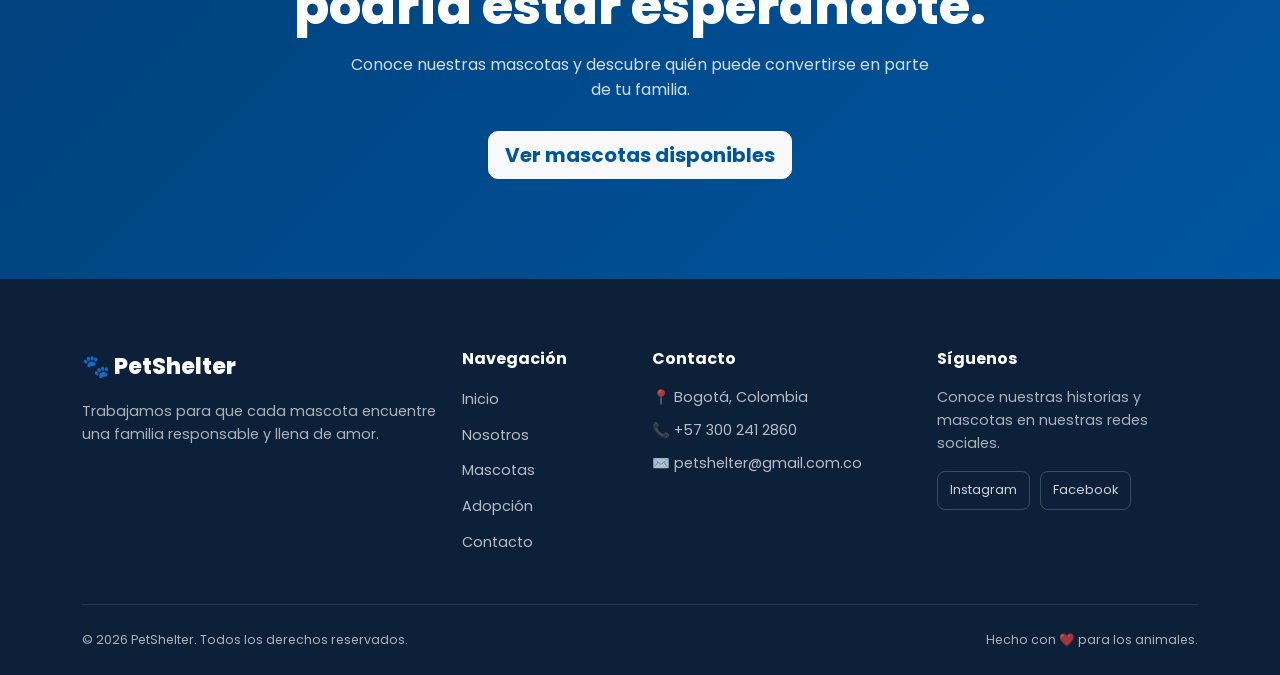
==== commit 583e94b8: "modifique las paginas" ====
--- a/index.html
+++ b/index.html
@@ -19,7 +19,6 @@
         href="https://cdn.jsdelivr.net/npm/bootstrap@5.3.8/dist/css/bootstrap.min.css" rel="stylesheet">
     <link rel="stylesheet" href="css/styles.css">
 </head>
-
 <body>
 
     <!-- =====NAVBAR===== -->
@@ -29,7 +28,7 @@
             <div class="container">
 
                 <!-- Logo -->
-                <a class="navbar-brand" href="index.html">
+                <a class="navbar-brand" href="../index.html">
                     <span class="brand-icon">🐾</span>
                     <span>PetShelter</span>
                 </a>
@@ -50,7 +49,7 @@
                 <div class="collapse navbar-collapse" id="menuPrincipal">
                     <ul class="navbar-nav ms-auto">
                         <li class="nav-item">
-                            <a class="nav-link active" href="index.html">
+                            <a class="nav-link active" href="../index.html">
                                 Inicio
                             </a>
                         </li>
@@ -76,7 +75,7 @@
                         </li>
                     </ul>
 
-                    <a href="pages/mascotas.html" class="btn btn-primary ms-lg-4">Adoptar</a>
+                    <a href="pages/adopcion.html" class="btn btn-primary ms-lg-4">Adoptar</a>
 
                 </div>
             </div>
@@ -108,7 +107,7 @@
 
                         <div class="hero-actions">
                             <a href="pages/mascotas.html" class="btn btn-primary btn-lg">Ver mascotas</a>
-                            <a href="pages/nosotros.html" class="btn btn-outline-primary btn-lg">Conócen</a>
+                            <a href="pages/nosotros.html" class="btn btn-outline-primary btn-lg">Conócenos</a>
                         </div>
 
                     </div>
@@ -467,7 +466,7 @@
             <div class="row g-4">
                 <!-- Información -->
                 <div class="col-lg-4">
-                    <a href="index.html" class="footer-brand">
+                    <a href="../index.html" class="footer-brand">
                         🐾 PetShelter
                     </a>
 
@@ -485,7 +484,7 @@
 
                     <ul class="footer-links">
                         <li>
-                            <a href="index.html">
+                            <a href="../index.html">
                                 Inicio
                             </a>
                         </li>
--- a/css/styles.css
+++ b/css/styles.css
@@ -629,6 +629,96 @@
 
 
 /* =========================================================
+   9.5. GRID Y MODAL DE MASCOTAS
+   ========================================================= */
+
+.mascotas-grid {
+    margin-top: 2rem;
+}
+
+.mascotas-grid .card {
+    height: 100%;
+    overflow: hidden;
+    border: 1px solid var(--border);
+    border-radius: var(--radius-lg);
+    box-shadow: var(--shadow-sm);
+    transition: var(--transition);
+}
+
+.mascotas-grid .card:hover {
+    transform: translateY(-8px);
+    box-shadow: var(--shadow-lg);
+}
+
+.mascotas-grid .card img {
+    height: 260px;
+    object-fit: cover;
+}
+
+.modal {
+    position: fixed;
+    inset: 0;
+    z-index: 2000;
+    display: none;
+    align-items: center;
+    justify-content: center;
+    padding: 1.5rem;
+    background: rgba(18, 40, 75, 0.55);
+}
+
+.modal-contenido {
+    position: relative;
+    width: min(100%, 560px);
+    padding: 2rem;
+    border-radius: var(--radius-lg);
+    background: var(--surface);
+    box-shadow: var(--shadow-lg);
+}
+
+.modal-contenido h3 {
+    margin-bottom: 1.5rem;
+    color: var(--text);
+    font-size: clamp(1.5rem, 2vw, 2rem);
+}
+
+.cerrar {
+    position: absolute;
+    top: 1rem;
+    right: 1rem;
+    cursor: pointer;
+    color: var(--text-light);
+    font-size: 1.8rem;
+    line-height: 1;
+}
+
+.grupo-formulario {
+    margin-bottom: 1rem;
+}
+
+.grupo-formulario label {
+    display: block;
+    margin-bottom: 0.45rem;
+    color: var(--text);
+    font-weight: 600;
+}
+
+.grupo-formulario input,
+.grupo-formulario textarea {
+    width: 100%;
+    padding: 0.8rem 1rem;
+    border: 1px solid var(--border);
+    border-radius: 10px;
+    background-color: var(--surface);
+    color: var(--text);
+}
+
+.grupo-formulario input:focus,
+.grupo-formulario textarea:focus {
+    outline: 2px solid rgba(0, 85, 160, 0.2);
+    border-color: var(--primary);
+}
+
+/* =========================================================
    10. TARJETAS DE MASCOTAS
    ========================================================= */
 
@@ -1232,4 +1322,54 @@
         animation-iteration-count: 1 !important;
     }
 
+}
+
+/* =========================================================
+   AJUSTES DEL MODAL DE MASCOTAS
+   ========================================================= */
+
+.modal[style*="display: flex"] {
+    display: flex !important;
+}
+
+.modal-contenido {
+    max-height: calc(100vh - 3rem);
+    overflow-y: auto;
+}
+
+.cerrar {
+    border: 0;
+    background: transparent;
+    padding: 0;
+}
+
+.cerrar:hover {
+    color: var(--primary);
+}
+
+.grupo-formulario input,
+.grupo-formulario textarea {
+    transition:
+        border-color var(--transition),
+        box-shadow var(--transition);
+}
+
+.grupo-formulario input:focus,
+.grupo-formulario textarea:focus {
+    outline: none;
+    border-color: var(--primary);
+    box-shadow: 0 0 0 3px rgba(0, 85, 160, 0.12);
+}
+
+@media (max-width: 767px) {
+
+    .modal {
+        padding: 1rem;
+    }
+
+    .modal-contenido {
+        width: 100%;
+        padding: 1.5rem;
+    }
+
 }
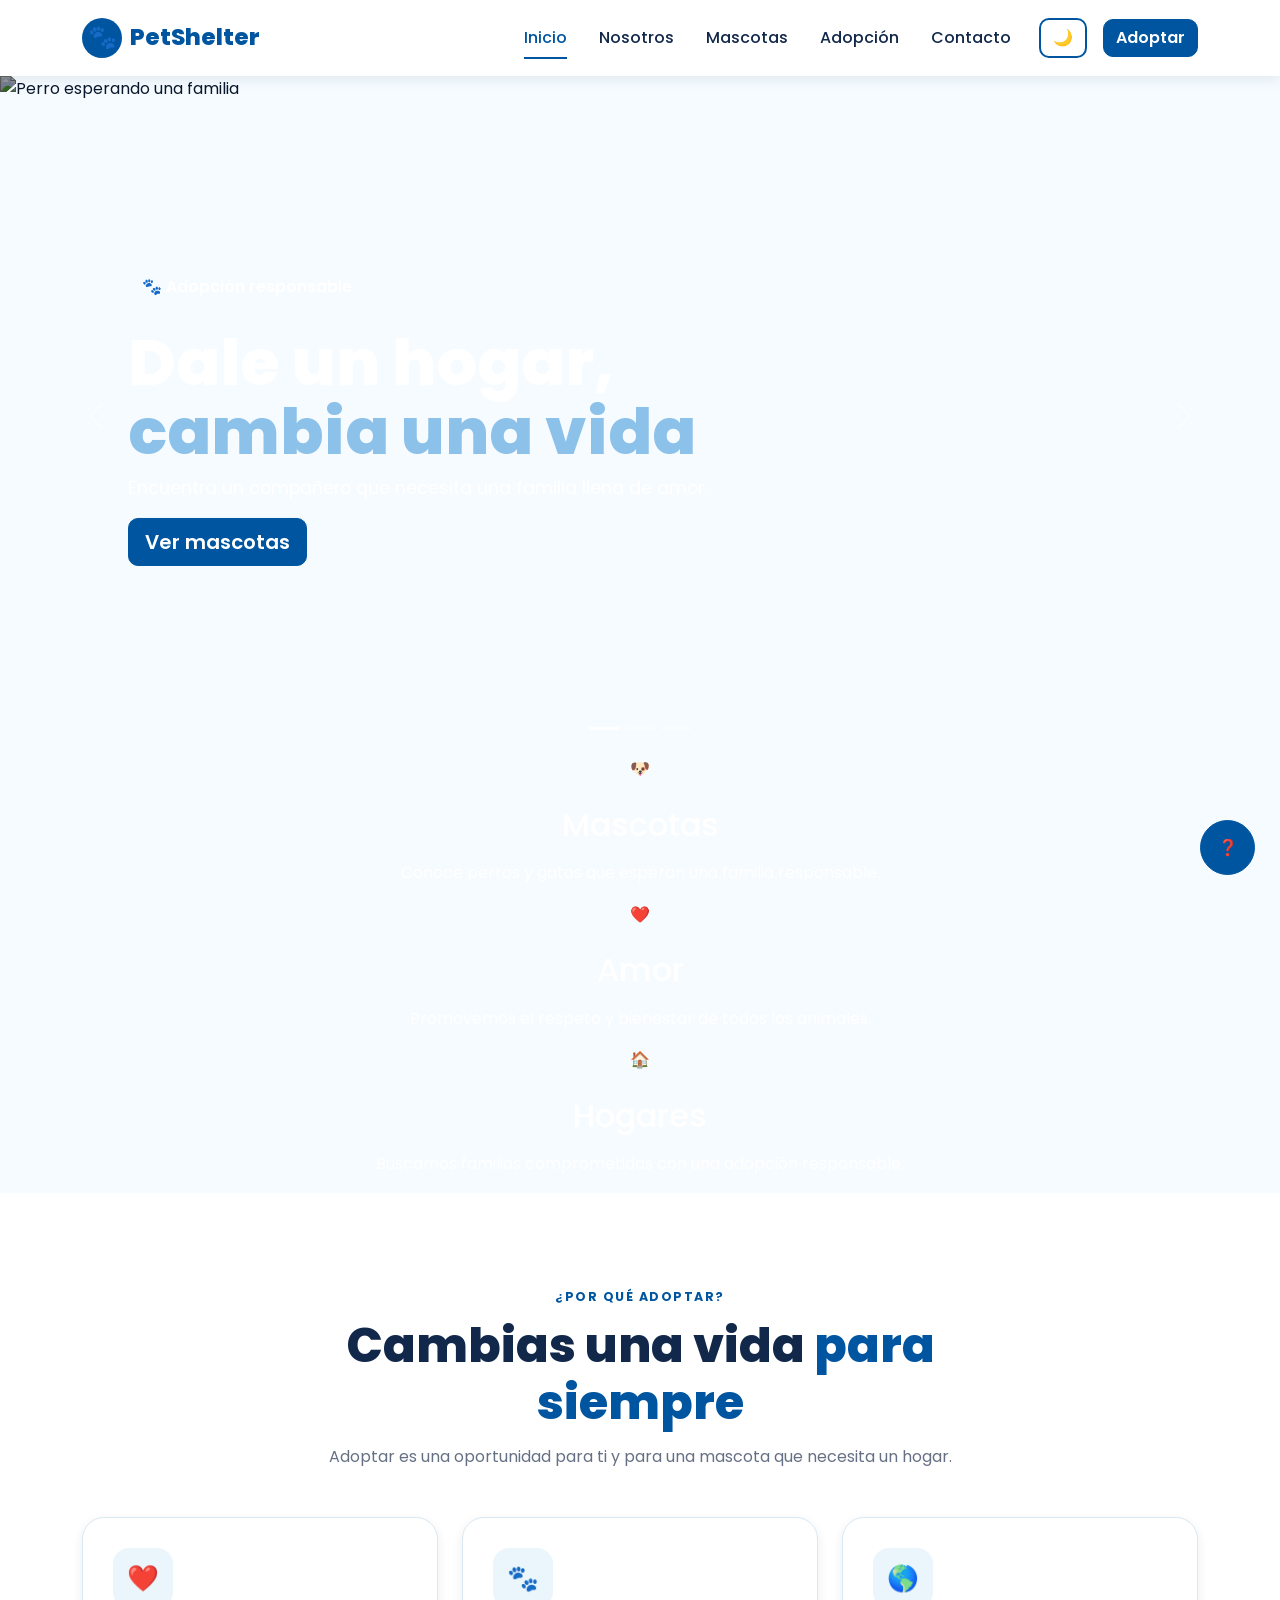
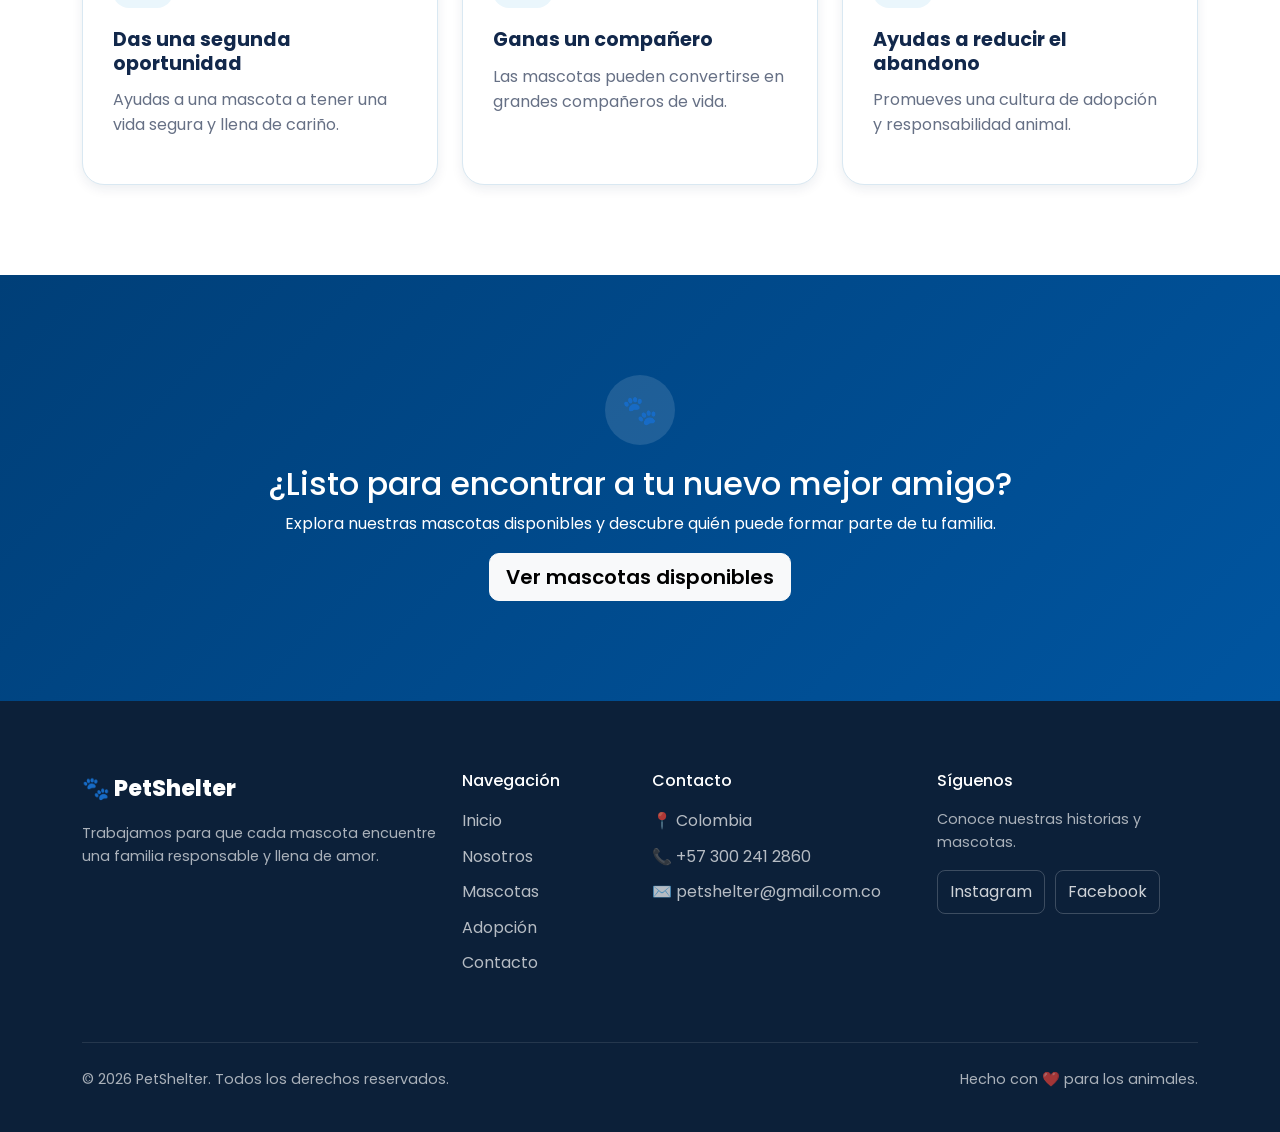
==== commit 4a500966: "modifique las paginas" ====
--- a/index.html
+++ b/index.html
@@ -3,572 +3,235 @@
 <head>
     <meta charset="UTF-8">
     <meta name="viewport" content="width=device-width, initial-scale=1.0">
-    <meta
-        name="description"
-        content="PetShelter es un refugio de mascotas dedicado a encontrar hogares responsables y llenos de amor.">
-    <title>PetShelter | Refugio y adopción de mascotas</title>
+    <meta name="description" content="PetShelter: refugio y adopción responsable de mascotas.">
+    <meta name="theme-color" content="#0055a0">
+    <title>PetShelter | Adopta con amor</title>
 
     <!-- Google Fonts -->
     <link rel="preconnect" href="https://fonts.googleapis.com">
     <link rel="preconnect" href="https://fonts.gstatic.com" crossorigin>
-    <link
-        href="https://fonts.googleapis.com/css2?family=Poppins:wght@400;500;600;700;800&display=swap" rel="stylesheet">
+    <link href="https://fonts.googleapis.com/css2?family=Poppins:wght@400;500;600;700;800&display=swap" rel="stylesheet">
 
     <!-- Bootstrap -->
-    <link
-        href="https://cdn.jsdelivr.net/npm/bootstrap@5.3.8/dist/css/bootstrap.min.css" rel="stylesheet">
+    <link href="https://cdn.jsdelivr.net/npm/bootstrap@5.3.8/dist/css/bootstrap.min.css" rel="stylesheet">
+
+    <!-- Tailwind -->
+    <script src="https://cdn.tailwindcss.com"></script>
     <link rel="stylesheet" href="css/styles.css">
 </head>
 <body>
-
-    <!-- =====NAVBAR===== -->
-
     <header class="site-header">
         <nav class="navbar navbar-expand-lg">
             <div class="container">
-
-                <!-- Logo -->
-                <a class="navbar-brand" href="../index.html">
+                <a class="navbar-brand" href="index.html">
                     <span class="brand-icon">🐾</span>
                     <span>PetShelter</span>
                 </a>
-
-                <!-- Botón menú móvil -->
-                <button
-                    class="navbar-toggler"
-                    type="button"
-                    data-bs-toggle="collapse"
-                    data-bs-target="#menuPrincipal"
-                    aria-controls="menuPrincipal"
-                    aria-expanded="false"
-                    aria-label="Abrir menú de navegación">
+                <button class="navbar-toggler" type="button" data-bs-toggle="collapse" data-bs-target="#menuPrincipal" aria-controls="menuPrincipal" aria-expanded="false" aria-label="Abrir menú">
                     <span class="navbar-toggler-icon"></span>
                 </button>
-
-                <!-- Menú -->
                 <div class="collapse navbar-collapse" id="menuPrincipal">
                     <ul class="navbar-nav ms-auto">
                         <li class="nav-item">
-                            <a class="nav-link active" href="../index.html">
-                                Inicio
-                            </a>
-                        </li>
-                        <li class="nav-item">
-                            <a class="nav-link" href="pages/nosotros.html">
-                                Nosotros
-                            </a>
-                        </li>
-                        <li class="nav-item">
-                            <a class="nav-link" href="pages/mascotas.html">
-                                Mascotas
-                            </a>
-                        </li>
-                        <li class="nav-item">
-                            <a class="nav-link" href="pages/adopcion.html">
-                                Adopción
-                            </a>
-                        </li>
-                        <li class="nav-item">
-                            <a class="nav-link" href="pages/contacto.html">
-                                Contacto
-                            </a>
+                            <a class="nav-link active" href="index.html">Inicio</a>
+                        </li>
+                        <li class="nav-item">
+                            <a class="nav-link" href="pages/nosotros.html">Nosotros</a>
+                        </li>
+                        <li class="nav-item">
+                            <a class="nav-link" href="pages/mascotas.html">Mascotas</a>
+                        </li>
+                        <li class="nav-item">
+                            <a class="nav-link" href="pages/adopcion.html">Adopción</a>
+                        </li>
+                        <li class="nav-item">
+                            <a class="nav-link" href="pages/contacto.html">Contacto</a>
                         </li>
                     </ul>
-
-                    <a href="pages/adopcion.html" class="btn btn-primary ms-lg-4">Adoptar</a>
-
+                    <button id="btnModoOscuro" class="btn btn-outline-primary ms-lg-3" type="button">🌙</button>
+                    <a href="pages/adopcion.html" class="btn btn-primary ms-lg-3">Adoptar</a>
                 </div>
             </div>
         </nav>
     </header>
 
     <main>
-        <!-- ==== HERO ===== -->
-
-        <section class="hero">
-            <div class="container">
-                <div class="row align-items-center">
-
-                    <!-- Texto -->
-                    <div class="col-lg-6">
-                        <span class="hero-badge">
-                            🐾 Encuentra a tu nuevo mejor amigo
-                        </span>
-
-                        <h1 class="hero-title">
-                            Una segunda oportunidad
-                            <span>llena de amor.</span>
-                        </h1>
-
-                        <p class="hero-description">
-                            En PetShelter ayudamos a perros y gatos a encontrar
-                            un hogar seguro, responsable y lleno de cariño.
-                        </p>
-
-                        <div class="hero-actions">
+        <!-- ===== CAROUSEL BOOTSTRAP ===== -->
+        <section class="hero-carousel">
+            <div id="heroCarousel" class="carousel slide" data-bs-ride="carousel">
+                <div class="carousel-indicators">
+                    <button type="button" data-bs-target="#heroCarousel" data-bs-slide-to="0" class="active" aria-label="Slide 1"></button>
+                    <button type="button" data-bs-target="#heroCarousel" data-bs-slide-to="1" aria-label="Slide 2"></button>
+                    <button type="button" data-bs-target="#heroCarousel" data-bs-slide-to="2" aria-label="Slide 3"></button>
+                </div>
+                <div class="carousel-inner">
+                    <div class="carousel-item active">
+                        <img src="https://images.unsplash.com/photo-1552053831-71594a27632d?auto=format&fit=crop&w=1600&q=80" class="carousel-img" alt="Perro esperando una familia">
+                        <div class="carousel-caption">
+                            <span class="hero-badge">🐾 Adopción responsable</span>
+                            <h1>Dale un hogar, <span>cambia una vida</span></h1>
+                            <p>Encuentra un compañero que necesita una familia llena de amor.</p>
                             <a href="pages/mascotas.html" class="btn btn-primary btn-lg">Ver mascotas</a>
-                            <a href="pages/nosotros.html" class="btn btn-outline-primary btn-lg">Conócenos</a>
                         </div>
-
-                    </div>
-
-                    <!-- Imagen -->
-                    <div class="col-lg-6">
-                        <div class="hero-image-wrapper">
-                            <img src="https://images.unsplash.com/photo-1548199973-03cce0bbc87b?auto=format&fit=crop&w=900&q=80" class="hero-image">
-
-                            <div class="hero-card">
-                                <strong>🐶 + 🐱</strong>
-                                <span>Esperando un hogar</span>
-                            </div>
+                    </div>
+                    <div class="carousel-item">
+                        <img src="https://images.unsplash.com/photo-1548199973-03cce0bbc87b?auto=format&fit=crop&w=1600&q=80" class="carousel-img" alt="Mascotas juntas" loading="lazy">
+                        <div class="carousel-caption">
+                            <span class="hero-badge">❤️ Amor y protección</span>
+                            <h2>Cada mascota <span>merece una oportunidad</span></h2>
+                            <p>Rescatamos, cuidamos y buscamos familias responsables.</p>
+                            <a href="pages/nosotros.html" class="btn btn-light btn-lg">Conócenos</a>
                         </div>
                     </div>
-                </div>
-            </div>
-        </section>
-
-        <!-- ===== INTRODUCCIÓN ===== -->
-
+                    <div class="carousel-item">
+                        <img src="https://images.unsplash.com/photo-1517849845537-4d257902454a?auto=format&fit=crop&w=1600&q=80" class="carousel-img" alt="Perro feliz" loading="lazy">
+                        <div class="carousel-caption">
+                            <span class="hero-badge">🏠 Un hogar para todos</span>
+                            <h2>Adopta, <span>ama y protege</span></h2>
+                            <p>Tu próximo mejor amigo puede estar esperándote.</p>
+                            <a href="pages/adopcion.html" class="btn btn-warning btn-lg">Quiero adoptar</a>
+                        </div>
+                    </div>
+                </div>
+                <button class="carousel-control-prev" type="button" data-bs-target="#heroCarousel" data-bs-slide="prev">
+                    <span class="carousel-control-prev-icon"></span>
+                    <span class="visually-hidden">Anterior</span>
+                </button>
+                <button class="carousel-control-next" type="button" data-bs-target="#heroCarousel" data-bs-slide="next">
+                    <span class="carousel-control-next-icon"></span>
+                    <span class="visually-hidden">Siguiente</span>
+                </button>
+            </div>
+        </section>
+
+        <!-- ===== SECCIÓN TAILWIND ===== -->
+        <section class="py-20 bg-slate-950 text-white">
+            <div class="max-w-6xl mx-auto px-6">
+                <div class="grid md:grid-cols-3 gap-8 text-center">
+                    <div class="rounded-3xl bg-slate-900 p-8 shadow-xl">
+                        <div class="text-5xl mb-4">🐶</div>
+                        <h2 class="text-3xl font-bold mb-3">Mascotas</h2>
+                        <p class="text-slate-300">Conoce perros y gatos que esperan una familia responsable.</p>
+                    </div>
+                    <div class="rounded-3xl bg-blue-900 p-8 shadow-xl">
+                        <div class="text-5xl mb-4">❤️</div>
+                        <h2 class="text-3xl font-bold mb-3">Amor</h2>
+                        <p class="text-blue-100">Promovemos el respeto y bienestar de todos los animales.</p>
+                    </div>
+                    <div class="rounded-3xl bg-slate-900 p-8 shadow-xl">
+                        <div class="text-5xl mb-4">🏠</div>
+                        <h2 class="text-3xl font-bold mb-3">Hogares</h2>
+                        <p class="text-slate-300">Buscamos familias comprometidas con una adopción responsable.</p>
+                    </div>
+                </div>
+            </div>
+        </section>
+
+        <!-- ===== INFORMACIÓN ===== -->
         <section class="section section-light">
             <div class="container">
-                <div class="section-heading text-center">
-
-                    <span class="section-label">
-                        SOBRE PETSHELTER
-                    </span>
-
-                    <h2>
-                        Más que un refugio,
-                        <span>somos una familia</span>
-                    </h2>
-
-                    <p>
-                        Creemos que todos los animales merecen una vida
-                        digna, segura y llena de amor.
-                    </p>
-                </div>
-
-                <div class="row g-4 mt-4">
+                <div class="section-heading text-center mb-5">
+                    <span class="section-label">¿POR QUÉ ADOPTAR?</span>
+                    <h2>Cambias una vida <span>para siempre</span></h2>
+                    <p>Adoptar es una oportunidad para ti y para una mascota que necesita un hogar.</p>
+                </div>
+                <div class="row g-4">
                     <div class="col-md-4">
                         <article class="info-card">
-
-                            <div class="info-card-icon">
-                                ❤️
-                            </div>
-
-                            <h3>
-                                Amor y cuidado
-                            </h3>
-
-                            <p>
-                                Brindamos atención, alimentación y cariño
-                                a cada mascota mientras encuentra su hogar.
-                            </p>
+                            <div class="info-card-icon">❤️</div>
+                            <h3>Das una segunda oportunidad</h3>
+                            <p>Ayudas a una mascota a tener una vida segura y llena de cariño.</p>
                         </article>
                     </div>
-
                     <div class="col-md-4">
                         <article class="info-card">
-
-                            <div class="info-card-icon">
-                                🏠
-                            </div>
-
-                            <h3>
-                                Hogares responsables
-                            </h3>
-
-                            <p>
-                                Buscamos familias comprometidas que puedan
-                                ofrecer una vida segura y feliz.
-                            </p>
-
+                            <div class="info-card-icon">🐾</div>
+                            <h3>Ganas un compañero</h3>
+                            <p>Las mascotas pueden convertirse en grandes compañeros de vida.</p>
                         </article>
                     </div>
-
                     <div class="col-md-4">
                         <article class="info-card">
-
-                            <div class="info-card-icon">
-                                🐾
-                            </div>
-
-                            <h3>
-                                Nuevas oportunidades
-                            </h3>
-
-                            <p>
-                                Cada adopción representa una nueva oportunidad
-                                para una mascota que espera ser parte de una familia.
-                            </p>
-
+                            <div class="info-card-icon">🌎</div>
+                            <h3>Ayudas a reducir el abandono</h3>
+                            <p>Promueves una cultura de adopción y responsabilidad animal.</p>
                         </article>
                     </div>
                 </div>
             </div>
         </section>
 
-        <!-- ===== MASCOTAS DESTACADAS ===== -->
-
-        <section class="section">
-            <div class="container">
-                <div class="section-heading">
-                    <div>
-                        <span class="section-label">
-                            ADOPTA
-                        </span>
-
-                        <h2>
-                            Conoce a algunos
-                            <span>de nuestros amigos</span>
-                        </h2>
-                    </div>
-
-                    <a href="pages/mascotas.html" class="section-link">Ver todas las mascotas →</a>
-                </div>
-
-                <div class="row g-4 mt-3">
-
-                    <!-- Mascota 1 -->
-                    <div class="col-md-4">
-                        <article class="pet-card">
-                            <div class="pet-card-image">
-                                <img src="https://images.unsplash.com/photo-1552053831-71594a27632d?auto=format&fit=crop&w=700&q=80" loading="lazy">
-                                <span class="pet-status">Disponible</span>
-                            </div>
-
-                            <div class="pet-card-content">
-
-                                <h3>
-                                    Max 🐾
-                                </h3>
-
-                                <p class="pet-card-info">
-                                    🐶 Perro · 2 años
-                                </p>
-
-                                <p>
-                                    Cariñoso, juguetón y listo para
-                                    encontrar una familia.
-                                </p>
-
-                                <a href="pages/mascotas.html" class="btn btn-primary w-100">Conocer a Max</a>
-                            </div>
-                        </article>
-                    </div>
-
-                    <!-- Mascota 2 -->
-                    <div class="col-md-4">
-                        <article class="pet-card">
-                            <div class="pet-card-image">
-                                <img src="https://images.unsplash.com/photo-1587300003388-59208cc962cb?auto=format&fit=crop&w=700&q=80" loading="lazy">
-
-                                <span class="pet-status">
-                                    Disponible
-                                </span>
-                            </div>
-
-                            <div class="pet-card-content">
-
-                                <h3>
-                                    Rocky 🐾
-                                </h3>
-
-                                <p class="pet-card-info">
-                                    🐶 Perro · 3 años
-                                </p>
-
-                                <p>
-                                    Amigable, tranquilo y perfecto
-                                    para una familia activa.
-                                </p>
-
-                                <a href="pages/mascotas.html" class="btn btn-primary w-100">
-                                    Conocer a Rocky
-                                </a>
-                            </div>
-                        </article>
-                    </div>
-
-
-                    <!-- Mascota 3 -->
-                    <div class="col-md-4">
-                        <article class="pet-card">
-                            <div class="pet-card-image">
-                                <img src="https://images.unsplash.com/photo-1517849845537-4d257902454a?auto=format&fit=crop&w=700&q=80" loading="lazy">
-
-                                <span class="pet-status">
-                                    Disponible
-                                </span>
-                            </div>
-
-                            <div class="pet-card-content">
-
-                                <h3>
-                                    Luna 🐾
-                                </h3>
-
-                                <p class="pet-card-info">
-                                    🐶 Perro · 1 año
-                                </p>
-
-                                <p>
-                                    Dulce, juguetona y muy cariñosa
-                                    con las personas.
-                                </p>
-
-                                <a href="pages/mascotas.html" class="btn btn-primary w-100">
-                                    Conocer a Luna
-                                </a>
-                            </div>
-                        </article>
-                    </div>
-                </div>
-            </div>
-        </section>
-
-        <!-- ===== PROCESO DE ADOPCIÓN ===== -->
-        <section class="section section-blue">
-            <div class="container">
-                <div class="section-heading text-center">
-                    <span class="section-label">
-                        ¿CÓMO FUNCIONA?
-                    </span>
-
-                    <h2>
-                        Adoptar es más fácil
-                        <span>de lo que imaginas</span>
-                    </h2>
-
-                    <p>
-                        Te acompañamos durante todo el proceso para
-                        encontrar la mascota ideal para ti.
-                    </p>
-                </div>
-
-                <div class="row g-4 mt-4">
-                    <div class="col-md-3">
-                        <article class="step-card">
-                            <span class="step-number">
-                                01
-                            </span>
-
-                            <div class="step-icon">
-                                🔎
-                            </div>
-
-                            <h3>
-                                Conoce
-                            </h3>
-
-                            <p>
-                                Explora las mascotas disponibles.
-                            </p>
-                        </article>
-                    </div>
-
-                    <div class="col-md-3">
-                        <article class="step-card">
-                            <span class="step-number">
-                                02
-                            </span>
-
-                            <div class="step-icon">
-                                ❤️
-                            </div>
-
-                            <h3>
-                                Elige
-                            </h3>
-
-                            <p>
-                                Encuentra la mascota que conecte contigo.
-                            </p>
-                        </article>
-                    </div>
-
-
-                    <div class="col-md-3">
-                        <article class="step-card">
-                            <span class="step-number">
-                                03
-                            </span>
-
-                            <div class="step-icon">
-                                📝
-                            </div>
-
-                            <h3>
-                                Solicita
-                            </h3>
-
-                            <p>
-                                Completa nuestro formulario de adopción.
-                            </p>
-                        </article>
-                    </div>
-
-                    <div class="col-md-3">
-                        <article class="step-card">
-                            <span class="step-number">
-                                04
-                            </span>
-
-                            <div class="step-icon">
-                                🏠
-                            </div>
-
-                            <h3>
-                                Adopta
-                            </h3>
-
-                            <p>
-                                Dale a tu nuevo amigo un hogar para siempre.
-                            </p>
-                        </article>
-                    </div>
-                </div>
-            </div>
-        </section>
-
-        <!-- ===== CTA FINAL ===== -->
+        <!-- ===== CTA ===== -->
         <section class="cta-section">
-            <div class="container">
-                <div class="cta-content text-center">
-                    <span class="cta-icon">
-                        🐾
-                    </span>
-
-                    <h2>
-                        Tu próximo mejor amigo
-                        podría estar esperándote.
-                    </h2>
-
-                    <p>
-                        Conoce nuestras mascotas y descubre
-                        quién puede convertirse en parte de tu familia.
-                    </p>
-
-                    <a
-                        href="pages/mascotas.html"
-                        class="btn btn-light btn-lg"
-                    >
-                        Ver mascotas disponibles
-                    </a>
+            <div class="container text-center">
+                <div class="cta-content">
+                    <div class="cta-icon">🐾</div>
+                    <h2>¿Listo para encontrar a tu nuevo mejor amigo?</h2>
+                    <p>Explora nuestras mascotas disponibles y descubre quién puede formar parte de tu familia.</p>
+                    <a href="pages/mascotas.html" class="btn btn-light btn-lg">Ver mascotas disponibles</a>
                 </div>
             </div>
         </section>
     </main>
+
+    <!-- ===== OFFCANVAS ===== -->
+    <div class="offcanvas offcanvas-end" tabindex="-1" id="offcanvasAyuda" aria-labelledby="offcanvasAyudaLabel">
+        <div class="offcanvas-header">
+            <h2 class="offcanvas-title" id="offcanvasAyudaLabel">🐾 ¿Necesitas ayuda?</h2>
+            <button type="button" class="btn-close" data-bs-dismiss="offcanvas" aria-label="Cerrar"></button>
+        </div>
+        <div class="offcanvas-body">
+            <p>Si tienes dudas sobre adopción, puedes escribirnos desde nuestra página de contacto.</p>
+            <a href="pages/contacto.html" class="btn btn-primary w-100">Ir a contacto</a>
+        </div>
+    </div>
+
+    <!-- BOTÓN AYUDA -->
+    <button class="btn btn-primary ayuda-flotante" type="button" data-bs-toggle="offcanvas" data-bs-target="#offcanvasAyuda" aria-label="Abrir ayuda">❓</button>
 
     <!-- ===== FOOTER ===== -->
     <footer class="site-footer">
         <div class="container">
             <div class="row g-4">
-                <!-- Información -->
                 <div class="col-lg-4">
-                    <a href="../index.html" class="footer-brand">
-                        🐾 PetShelter
-                    </a>
-
-                    <p>
-                        Trabajamos para que cada mascota encuentre
-                        una familia responsable y llena de amor.
-                    </p>
-                </div>
-
-                <!-- Navegación -->
+                    <a href="index.html" class="footer-brand">🐾 PetShelter</a>
+                    <p>Trabajamos para que cada mascota encuentre una familia responsable y llena de amor.</p>
+                </div>
                 <div class="col-md-4 col-lg-2">
-                    <h3>
-                        Navegación
-                    </h3>
-
+                    <h3>Navegación</h3>
                     <ul class="footer-links">
-                        <li>
-                            <a href="../index.html">
-                                Inicio
-                            </a>
-                        </li>
-                        <li>
-                            <a href="pages/nosotros.html">
-                                Nosotros
-                            </a>
-                        </li>
-                        <li>
-                            <a href="pages/mascotas.html">
-                                Mascotas
-                            </a>
-                        </li>
-                        <li>
-                            <a href="pages/adopcion.html">
-                                Adopción
-                            </a>
-                        </li>
-                        <li>
-                            <a href="pages/contacto.html">
-                                Contacto
-                            </a>
-                        </li>
+                        <li><a href="index.html">Inicio</a></li>
+                        <li><a href="pages/nosotros.html">Nosotros</a></li>
+                        <li><a href="pages/mascotas.html">Mascotas</a></li>
+                        <li><a href="pages/adopcion.html">Adopción</a></li>
+                        <li><a href="pages/contacto.html">Contacto</a></li>
                     </ul>
                 </div>
-
-                <!-- Contacto -->
                 <div class="col-md-4 col-lg-3">
-                    <h3>
-                        Contacto
-                    </h3>
-
+                    <h3>Contacto</h3>
                     <ul class="footer-contact">
-                        <li>
-                            📍 Bogotá, Colombia
-                        </li>
-                        <li>
-                            📞 +57 300 241 2860
-                        </li>
-                        <li>
-                            ✉️ petshelter@gmail.com.co
-                        </li>
+                        <li>📍 Colombia</li>
+                        <li>📞 +57 300 241 2860</li>
+                        <li>✉️ petshelter@gmail.com.co</li>
                     </ul>
                 </div>
-
-                <!-- Redes -->
                 <div class="col-md-4 col-lg-3">
-                    <h3>
-                        Síguenos
-                    </h3>
-
-                    <p>
-                        Conoce nuestras historias y mascotas
-                        en nuestras redes sociales.
-                    </p>
-
+                    <h3>Síguenos</h3>
+                    <p>Conoce nuestras historias y mascotas.</p>
                     <div class="social-links">
-                        <a href="#" aria-label="Instagram de PetShelter">
-                            Instagram
-                        </a>
-
-                        <a href="#" aria-label="Facebook de PetShelter">
-                            Facebook
-                        </a>
-                    </div>
-                </div>
-            </div>
-
+                        <a href="#" aria-label="Instagram">Instagram</a>
+                        <a href="#" aria-label="Facebook">Facebook</a>
+                    </div>
+                </div>
+            </div>
             <div class="footer-bottom">
-                <p>
-                    © 2026 PetShelter. Todos los derechos reservados.
-                </p>
-
-                <p>
-                    Hecho con ❤️ para los animales.
-                </p>
+                <p>© 2026 PetShelter. Todos los derechos reservados.</p>
+                <p>Hecho con ❤️ para los animales.</p>
             </div>
         </div>
     </footer>
 
-    <!-- Bootstrap JavaScript -->
     <script src="https://cdn.jsdelivr.net/npm/bootstrap@5.3.8/dist/js/bootstrap.bundle.min.js"></script>
-
-    <!-- Nuestro JavaScript -->
     <script src="js/app.js"></script>
 </body>
 </html>
--- a/css/styles.css
+++ b/css/styles.css
@@ -3,56 +3,39 @@
    SISTEMA DE DISEÑO
    ========================================================= */
 
-
-/* =========================================================
-   1. VARIABLES
-   ========================================================= */
-
 :root {
-
-    /* Colores principales */
     --primary: #0055a0;
     --primary-dark: #003f78;
     --primary-light: #8cc1e9;
 
-    /* Color de acento */
     --accent: #ffc107;
     --accent-dark: #e0a800;
 
-    /* Fondos */
     --background: #f5fbff;
     --surface: #ffffff;
     --surface-blue: #eaf6fc;
 
-    /* Texto */
     --text: #12284b;
     --text-light: #667085;
     --text-white: #ffffff;
 
-    /* Bordes */
     --border: #d9e8f2;
 
-    /* Sombras */
-    --shadow-sm: 0 4px 12px rgba(18, 40, 75, 0.08);
-    --shadow-md: 0 8px 25px rgba(18, 40, 75, 0.12);
-    --shadow-lg: 0 15px 40px rgba(18, 40, 75, 0.16);
-
-    /* Bordes redondeados */
+    --shadow-sm: 0 4px 12px rgba(18, 40, 75, .08);
+    --shadow-md: 0 8px 25px rgba(18, 40, 75, .12);
+    --shadow-lg: 0 15px 40px rgba(18, 40, 75, .16);
+
     --radius-sm: 8px;
     --radius-md: 14px;
     --radius-lg: 22px;
 
-    /* Transiciones */
-    --transition: 0.3s ease;
-
-    /* Contenedor */
+    --transition: .3s ease;
+
     --container-width: 1200px;
 }
 
 
-/* =========================================================
-   2. RESET
-   ========================================================= */
+/* RESET */
 
 * {
     margin: 0;
@@ -60,32 +43,36 @@
     box-sizing: border-box;
 }
 
-
 html {
     scroll-behavior: smooth;
 }
 
-
 body {
     font-family: "Poppins", sans-serif;
-    background-color: var(--background);
+    background: var(--background);
     color: var(--text);
     line-height: 1.6;
     overflow-x: hidden;
 }
 
+body.dark-mode {
+    --background: #101827;
+    --surface: #182235;
+    --surface-blue: #20334d;
+    --text: #f5f7fa;
+    --text-light: #b7c0ce;
+    --border: #30415b;
+}
 
 img {
     display: block;
     max-width: 100%;
 }
 
-
 a {
     color: inherit;
     text-decoration: none;
 }
-
 
 button,
 input,
@@ -94,20 +81,13 @@
     font: inherit;
 }
 
-
 button {
     cursor: pointer;
 }
 
-
 ul {
     list-style: none;
 }
-
-
-/* =========================================================
-   3. ACCESIBILIDAD
-   ========================================================= */
 
 :focus-visible {
     outline: 3px solid var(--accent);
@@ -115,128 +95,88 @@
 }
 
 
-/* =========================================================
-   4. UTILIDADES
-   ========================================================= */
+/* CONTENEDOR */
 
 .container {
     width: min(100% - 2rem, var(--container-width));
     margin-inline: auto;
 }
 
-
 .section {
     padding: 90px 0;
 }
 
-
 .section-light {
-    background-color: var(--surface);
-}
-
+    background: var(--surface);
+}
 
 .section-blue {
-    background-color: var(--surface-blue);
-}
-
-
-/* =========================================================
-   5. NAVBAR
-   ========================================================= */
+    background: var(--surface-blue);
+}
+
+
+/* NAVBAR */
 
 .site-header {
     position: sticky;
     top: 0;
     z-index: 1000;
-    background-color: var(--surface);
+    background: var(--surface);
     box-shadow: var(--shadow-sm);
 }
-
 
 .site-header .navbar {
     min-height: 76px;
 }
-
 
 .navbar-brand {
     display: inline-flex;
     align-items: center;
     gap: 8px;
-
     color: var(--primary) !important;
-
     font-size: 1.45rem;
     font-weight: 800;
-
-    transition: var(--transition);
-}
-
-
-.navbar-brand:hover {
-    color: var(--primary-dark) !important;
-}
-
+}
 
 .brand-icon {
     display: inline-flex;
     align-items: center;
     justify-content: center;
-
     width: 40px;
     height: 40px;
-
     border-radius: 50%;
-
-    background-color: var(--primary);
-    color: var(--text-white);
-
-    font-size: 1.25rem;
-}
-
+    background: var(--primary);
+    color: white;
+}
 
 .navbar-nav {
     gap: 8px;
 }
 
-
 .nav-link {
     position: relative;
-
     color: var(--text) !important;
-
-    font-size: 0.95rem;
     font-weight: 500;
-
     padding: 10px 12px !important;
-
     transition: var(--transition);
 }
-
 
 .nav-link:hover,
 .nav-link.active {
     color: var(--primary) !important;
 }
 
-
 .nav-link::after {
     content: "";
-
     position: absolute;
     left: 12px;
     right: 12px;
     bottom: 2px;
-
     height: 2px;
-
-    background-color: var(--primary);
-
+    background: var(--primary);
     transform: scaleX(0);
-    transform-origin: center;
-
     transition: var(--transition);
 }
-
 
 .nav-link:hover::after,
 .nav-link.active::after {
@@ -244,262 +184,97 @@
 }
 
 
-/* Botón hamburguesa */
-
-.navbar-toggler {
-    border: 1px solid var(--border);
-    border-radius: var(--radius-sm);
-}
-
-
-.navbar-toggler:focus {
-    box-shadow: none;
-}
-
-
-/* =========================================================
-   6. BOTONES
-   ========================================================= */
+/* BOTONES */
 
 .btn {
     border-radius: 10px !important;
-
     font-weight: 600;
-
-    transition:
-        transform var(--transition),
-        box-shadow var(--transition),
-        background-color var(--transition);
-}
-
+    transition: var(--transition);
+}
 
 .btn-primary {
-    background-color: var(--primary) !important;
+    background: var(--primary) !important;
     border-color: var(--primary) !important;
-    color: var(--text-white) !important;
-}
-
+}
 
 .btn-primary:hover {
-    background-color: var(--primary-dark) !important;
+    background: var(--primary-dark) !important;
     border-color: var(--primary-dark) !important;
-
     transform: translateY(-2px);
-
     box-shadow: var(--shadow-md);
 }
-
 
 .btn-outline-primary {
     border: 2px solid var(--primary) !important;
     color: var(--primary) !important;
 }
 
-
 .btn-outline-primary:hover {
-    background-color: var(--primary) !important;
-    color: var(--text-white) !important;
-
-    transform: translateY(-2px);
-}
-
-
-/* =========================================================
-   7. HERO
-   ========================================================= */
-
-.hero {
+    background: var(--primary) !important;
+    color: white !important;
+}
+
+
+/* HERO / CAROUSEL */
+
+.hero-carousel {
     position: relative;
-
-    min-height: 680px;
-
-    display: flex;
-    align-items: center;
-
-    padding: 90px 0;
-
-    background:
-        linear-gradient(
-            120deg,
-            #eaf6fc 0%,
-            #f7fcff 55%,
-            #dff1fb 100%
-        );
-
-    overflow: hidden;
-}
-
-
-.hero::before {
-    content: "";
-
+}
+
+.carousel-img {
+    width: 100%;
+    height: 680px;
+    object-fit: cover;
+    filter: brightness(.58);
+}
+
+.carousel-caption {
     position: absolute;
-
-    width: 350px;
-    height: 350px;
-
-    border-radius: 50%;
-
-    background-color: rgba(140, 193, 233, 0.18);
-
-    top: -150px;
-    right: -100px;
-}
-
-
-.hero::after {
-    content: "";
-
-    position: absolute;
-
-    width: 250px;
-    height: 250px;
-
-    border-radius: 50%;
-
-    background-color: rgba(255, 193, 7, 0.12);
-
-    bottom: -120px;
-    left: -80px;
-}
-
-
-.hero .container {
-    position: relative;
-    z-index: 1;
-}
-
+    left: 10%;
+    right: auto;
+    bottom: 50%;
+    transform: translateY(50%);
+    max-width: 650px;
+    text-align: left;
+}
+
+.carousel-caption h1,
+.carousel-caption h2 {
+    font-size: clamp(2.5rem, 5vw, 4.5rem);
+    font-weight: 800;
+    line-height: 1.08;
+}
+
+.carousel-caption h1 span,
+.carousel-caption h2 span {
+    display: block;
+    color: var(--primary-light);
+}
+
+.carousel-caption p {
+    max-width: 580px;
+    font-size: 1.1rem;
+}
 
 .hero-badge {
     display: inline-flex;
-    align-items: center;
-
     margin-bottom: 20px;
     padding: 8px 14px;
-
     border-radius: 50px;
-
-    background-color: rgba(0, 85, 160, 0.08);
-
-    color: var(--primary);
-
-    font-size: 0.85rem;
+    background: rgba(255,255,255,.16);
+    color: white;
     font-weight: 600;
 }
 
 
-.hero-title {
-    max-width: 650px;
-
-    margin-bottom: 20px;
-
-    color: var(--text);
-
-    font-size: clamp(2.5rem, 5vw, 4.5rem);
-    font-weight: 800;
-
-    line-height: 1.08;
-    letter-spacing: -2px;
-}
-
-
-.hero-title span {
-    display: block;
-    color: var(--primary);
-}
-
-
-.hero-description {
-    max-width: 580px;
-
-    margin-bottom: 30px;
-
-    color: var(--text-light);
-
-    font-size: 1.05rem;
-}
-
-
-.hero-actions {
-    display: flex;
-    flex-wrap: wrap;
-    gap: 14px;
-}
-
-
-.hero-actions .btn {
-    min-width: 160px;
-}
-
-
-/* Imagen hero */
-
-.hero-image-wrapper {
-    position: relative;
-
-    max-width: 560px;
-
-    margin-inline: auto;
-}
-
-
-.hero-image {
-    width: 100%;
-    height: 500px;
-
-    object-fit: cover;
-
-    border-radius: 30px;
-
-    box-shadow: var(--shadow-lg);
-}
-
-
-.hero-card {
-    position: absolute;
-
-    left: -25px;
-    bottom: 30px;
-
-    display: flex;
-    flex-direction: column;
-
-    padding: 16px 20px;
-
-    border-radius: var(--radius-md);
-
-    background-color: var(--surface);
-
-    box-shadow: var(--shadow-lg);
-}
-
-
-.hero-card strong {
-    color: var(--primary);
-
-    font-size: 1.1rem;
-}
-
-
-.hero-card span {
-    color: var(--text-light);
-
-    font-size: 0.8rem;
-}
-
-
-/* =========================================================
-   8. TÍTULOS DE SECCIÓN
-   ========================================================= */
+/* TÍTULOS */
 
 .section-heading {
     display: flex;
     align-items: end;
     justify-content: space-between;
-
     gap: 30px;
 }
-
 
 .section-heading.text-center {
     display: block;
@@ -507,130 +282,79 @@
     margin-inline: auto;
 }
 
-
 .section-label {
     display: inline-block;
-
     margin-bottom: 10px;
-
     color: var(--primary);
-
-    font-size: 0.78rem;
+    font-size: .78rem;
     font-weight: 700;
-
     letter-spacing: 1.5px;
 }
-
 
 .section-heading h2 {
     margin-bottom: 12px;
-
-    color: var(--text);
-
     font-size: clamp(2rem, 4vw, 3rem);
     font-weight: 800;
-
-    line-height: 1.15;
-}
-
+}
 
 .section-heading h2 span {
     color: var(--primary);
 }
 
-
 .section-heading p {
-    margin-bottom: 0;
-
     color: var(--text-light);
-
-    font-size: 1rem;
-}
-
-
-.section-link {
-    flex-shrink: 0;
-
-    color: var(--primary);
-
-    font-weight: 600;
-
-    transition: var(--transition);
-}
-
-
-.section-link:hover {
-    color: var(--primary-dark);
-
-    transform: translateX(4px);
-}
-
-
-/* =========================================================
-   9. TARJETAS DE INFORMACIÓN
-   ========================================================= */
-
-.info-card {
+}
+
+
+/* TARJETAS */
+
+.info-card,
+.pet-card,
+.info-page-card,
+.step-card {
     height: 100%;
-
     padding: 30px;
-
     border: 1px solid var(--border);
     border-radius: var(--radius-lg);
-
-    background-color: var(--surface);
-
+    background: var(--surface);
     box-shadow: var(--shadow-sm);
-
     transition: var(--transition);
 }
 
-
-.info-card:hover {
+.info-card:hover,
+.pet-card:hover,
+.info-page-card:hover,
+.step-card:hover {
     transform: translateY(-6px);
-
-    box-shadow: var(--shadow-md);
-}
-
+    box-shadow: var(--shadow-lg);
+}
 
 .info-card-icon {
     display: flex;
     align-items: center;
     justify-content: center;
-
     width: 60px;
     height: 60px;
-
     margin-bottom: 20px;
-
     border-radius: 16px;
-
-    background-color: var(--surface-blue);
-
+    background: var(--surface-blue);
     font-size: 1.6rem;
 }
 
-
-.info-card h3 {
+.info-card h3,
+.info-page-card h3 {
     margin-bottom: 12px;
-
     font-size: 1.2rem;
     font-weight: 700;
 }
 
-
-.info-card p {
-    margin: 0;
-
+.info-card p,
+.info-page-card p {
     color: var(--text-light);
-
-    font-size: 0.95rem;
-}
-
-
-/* =========================================================
-   9.5. GRID Y MODAL DE MASCOTAS
-   ========================================================= */
+}
+
+
+/* MASCOTAS */
 
 .mascotas-grid {
     margin-top: 2rem;
@@ -641,7 +365,7 @@
     overflow: hidden;
     border: 1px solid var(--border);
     border-radius: var(--radius-lg);
-    box-shadow: var(--shadow-sm);
+    background: var(--surface);
     transition: var(--transition);
 }
 
@@ -651,11 +375,77 @@
 }
 
 .mascotas-grid .card img {
+    width: 100%;
     height: 260px;
     object-fit: cover;
 }
 
-.modal {
+.pet-card-image {
+    height: 280px;
+    overflow: hidden;
+}
+
+.pet-card-image img {
+    width: 100%;
+    height: 100%;
+    object-fit: cover;
+}
+
+.pet-card-content {
+    padding: 24px;
+}
+
+
+/* BUSCADOR */
+
+.filtros-mascotas {
+    display: grid;
+    grid-template-columns: 2fr 1fr 1fr auto;
+    gap: 12px;
+    margin-bottom: 30px;
+}
+
+.filtros-mascotas input,
+.filtros-mascotas select {
+    width: 100%;
+    padding: 12px 15px;
+    border: 1px solid var(--border);
+    border-radius: 10px;
+    background: var(--surface);
+    color: var(--text);
+}
+
+.contador-mascotas {
+    margin-bottom: 20px;
+    color: var(--text-light);
+    font-weight: 600;
+}
+
+
+/* FAVORITO */
+
+.btn-favorito {
+    position: absolute;
+    top: 15px;
+    right: 15px;
+    z-index: 5;
+    width: 42px;
+    height: 42px;
+    border: none;
+    border-radius: 50%;
+    background: white;
+    box-shadow: var(--shadow-sm);
+    font-size: 1.2rem;
+}
+
+.btn-favorito.activo {
+    color: #dc3545;
+}
+
+
+/* MODAL */
+
+.modal-custom {
     position: fixed;
     inset: 0;
     z-index: 2000;
@@ -663,33 +453,36 @@
     align-items: center;
     justify-content: center;
     padding: 1.5rem;
-    background: rgba(18, 40, 75, 0.55);
+    background: rgba(18,40,75,.65);
+}
+
+.modal-custom.mostrar {
+    display: flex;
 }
 
 .modal-contenido {
     position: relative;
     width: min(100%, 560px);
+    max-height: 90vh;
+    overflow-y: auto;
     padding: 2rem;
     border-radius: var(--radius-lg);
     background: var(--surface);
     box-shadow: var(--shadow-lg);
 }
 
-.modal-contenido h3 {
-    margin-bottom: 1.5rem;
-    color: var(--text);
-    font-size: clamp(1.5rem, 2vw, 2rem);
-}
-
 .cerrar {
     position: absolute;
     top: 1rem;
     right: 1rem;
-    cursor: pointer;
+    border: 0;
+    background: transparent;
     color: var(--text-light);
     font-size: 1.8rem;
-    line-height: 1;
-}
+}
+
+
+/* FORMULARIOS */
 
 .grupo-formulario {
     margin-bottom: 1rem;
@@ -697,485 +490,207 @@
 
 .grupo-formulario label {
     display: block;
-    margin-bottom: 0.45rem;
-    color: var(--text);
+    margin-bottom: .45rem;
     font-weight: 600;
 }
 
 .grupo-formulario input,
-.grupo-formulario textarea {
+.grupo-formulario textarea,
+.grupo-formulario select {
     width: 100%;
-    padding: 0.8rem 1rem;
+    padding: .8rem 1rem;
     border: 1px solid var(--border);
     border-radius: 10px;
-    background-color: var(--surface);
+    background: var(--surface);
     color: var(--text);
 }
 
 .grupo-formulario input:focus,
-.grupo-formulario textarea:focus {
-    outline: 2px solid rgba(0, 85, 160, 0.2);
+.grupo-formulario textarea:focus,
+.grupo-formulario select:focus {
+    outline: 2px solid rgba(0,85,160,.2);
     border-color: var(--primary);
 }
 
-/* =========================================================
-   10. TARJETAS DE MASCOTAS
-   ========================================================= */
-
-.pet-card {
-    height: 100%;
-
-    overflow: hidden;
-
-    border: 1px solid var(--border);
-    border-radius: var(--radius-lg);
-
-    background-color: var(--surface);
-
-    box-shadow: var(--shadow-sm);
-
-    transition: var(--transition);
-}
-
-
-.pet-card:hover {
-    transform: translateY(-8px);
-
-    box-shadow: var(--shadow-lg);
-}
-
-
-.pet-card-image {
-    position: relative;
-
-    height: 280px;
-
-    overflow: hidden;
-}
-
-
-.pet-card-image img {
-    width: 100%;
-    height: 100%;
-
-    object-fit: cover;
-
-    transition: transform 0.5s ease;
-}
-
-
-.pet-card:hover .pet-card-image img {
-    transform: scale(1.05);
-}
-
-
-.pet-status {
-    position: absolute;
-
-    top: 15px;
-    left: 15px;
-
-    padding: 6px 12px;
-
-    border-radius: 50px;
-
-    background-color: var(--surface);
-
-    color: var(--primary);
-
-    font-size: 0.75rem;
-    font-weight: 700;
-
-    box-shadow: var(--shadow-sm);
-}
-
-
-.pet-card-content {
-    padding: 24px;
-}
-
-
-.pet-card-content h3 {
-    margin-bottom: 6px;
-
-    font-size: 1.35rem;
-    font-weight: 700;
-}
-
-
-.pet-card-info {
-    margin-bottom: 12px;
-
-    color: var(--primary);
-
-    font-size: 0.85rem;
-    font-weight: 600;
-}
-
-
-.pet-card-content > p:not(.pet-card-info) {
-    min-height: 50px;
-
-    margin-bottom: 20px;
-
-    color: var(--text-light);
-
-    font-size: 0.9rem;
-}
-
-
-/* =========================================================
-   11. PASOS DE ADOPCIÓN
-   ========================================================= */
+
+/* STEPS */
 
 .step-card {
     position: relative;
-
-    height: 100%;
-
-    padding: 30px 24px;
-
-    border: 1px solid rgba(0, 85, 160, 0.1);
-    border-radius: var(--radius-lg);
-
-    background-color: var(--surface);
-
     text-align: center;
-
-    box-shadow: var(--shadow-sm);
-
-    transition: var(--transition);
-}
-
-
-.step-card:hover {
-    transform: translateY(-6px);
-
-    box-shadow: var(--shadow-md);
-}
-
+}
 
 .step-number {
     position: absolute;
-
     top: 15px;
     right: 18px;
-
     color: var(--primary-light);
-
-    font-size: 0.8rem;
     font-weight: 800;
 }
-
 
 .step-icon {
     display: flex;
     align-items: center;
     justify-content: center;
-
     width: 65px;
     height: 65px;
-
     margin: 0 auto 18px;
-
     border-radius: 50%;
-
-    background-color: var(--surface-blue);
-
+    background: var(--surface-blue);
     font-size: 1.6rem;
 }
 
 
-.step-card h3 {
-    margin-bottom: 10px;
-
-    font-size: 1.1rem;
-    font-weight: 700;
-}
-
-
-.step-card p {
-    margin: 0;
-
-    color: var(--text-light);
-
-    font-size: 0.9rem;
-}
-
-
-/* =========================================================
-   12. CTA
-   ========================================================= */
+/* CTA */
 
 .cta-section {
     padding: 100px 0;
-
-    background:
-        linear-gradient(
-            135deg,
-            var(--primary-dark),
-            var(--primary)
-        );
-
-    color: var(--text-white);
-}
-
+    background: linear-gradient(135deg, var(--primary-dark), var(--primary));
+    color: white;
+}
 
 .cta-content {
     max-width: 760px;
-
     margin-inline: auto;
 }
-
 
 .cta-icon {
     display: inline-flex;
     align-items: center;
     justify-content: center;
-
     width: 70px;
     height: 70px;
-
     margin-bottom: 20px;
-
     border-radius: 50%;
-
-    background-color: rgba(255, 255, 255, 0.12);
-
+    background: rgba(255,255,255,.12);
     font-size: 1.8rem;
 }
 
 
-.cta-content h2 {
-    margin-bottom: 16px;
-
-    font-size: clamp(2rem, 4vw, 3.2rem);
-    font-weight: 800;
-
-    line-height: 1.15;
-}
-
-
-.cta-content p {
-    max-width: 600px;
-
-    margin: 0 auto 28px;
-
-    color: rgba(255, 255, 255, 0.82);
-}
-
-
-.cta-content .btn-light {
-    color: var(--primary) !important;
-
-    font-weight: 700;
-}
-
-
-/* =========================================================
-   13. FOOTER
-   ========================================================= */
+/* AYUDA */
+
+.ayuda-flotante {
+    position: fixed;
+    right: 25px;
+    bottom: 25px;
+    z-index: 1500;
+    width: 55px;
+    height: 55px;
+    border-radius: 50% !important;
+}
+
+
+/* FOOTER */
 
 .site-footer {
     padding: 70px 0 0;
-
-    background-color: #0c2039;
-
-    color: var(--text-white);
-}
-
+    background: #0c2039;
+    color: white;
+}
 
 .footer-brand {
     display: inline-block;
-
     margin-bottom: 15px;
-
-    color: var(--text-white);
-
+    color: white;
     font-size: 1.4rem;
     font-weight: 800;
 }
 
-
-.footer-brand:hover {
-    color: var(--primary-light);
-}
-
-
 .site-footer h3 {
     margin-bottom: 18px;
-
-    color: var(--text-white);
-
+    color: white;
     font-size: 1rem;
-    font-weight: 700;
-}
-
+}
 
 .site-footer p {
-    color: rgba(255, 255, 255, 0.65);
-
-    font-size: 0.9rem;
-}
-
+    color: rgba(255,255,255,.65);
+    font-size: .9rem;
+}
 
 .footer-links,
 .footer-contact {
     display: flex;
     flex-direction: column;
-
     gap: 10px;
-
     padding: 0;
-    margin: 0;
-}
-
+}
 
 .footer-links a {
-    color: rgba(255, 255, 255, 0.7);
-
-    font-size: 0.9rem;
-
+    color: rgba(255,255,255,.7);
     transition: var(--transition);
 }
 
-
 .footer-links a:hover {
-    color: var(--text-white);
-
+    color: white;
     padding-left: 4px;
 }
 
-
 .footer-contact li {
-    color: rgba(255, 255, 255, 0.7);
-
-    font-size: 0.9rem;
-}
-
+    color: rgba(255,255,255,.7);
+}
 
 .social-links {
     display: flex;
-    flex-wrap: wrap;
-
     gap: 10px;
 }
-
 
 .social-links a {
     padding: 8px 12px;
-
-    border: 1px solid rgba(255, 255, 255, 0.2);
+    border: 1px solid rgba(255,255,255,.2);
     border-radius: 8px;
-
-    color: rgba(255, 255, 255, 0.8);
-
-    font-size: 0.8rem;
-
-    transition: var(--transition);
-}
-
+    color: rgba(255,255,255,.8);
+}
 
 .social-links a:hover {
-    background-color: var(--primary);
-    border-color: var(--primary);
-
-    color: var(--text-white);
-}
-
+    background: var(--primary);
+    color: white;
+}
 
 .footer-bottom {
     display: flex;
-    align-items: center;
     justify-content: space-between;
-
     gap: 20px;
-
     margin-top: 50px;
     padding: 25px 0;
-
-    border-top: 1px solid rgba(255, 255, 255, 0.1);
-}
-
-
-.footer-bottom p {
-    margin: 0;
-
-    font-size: 0.78rem;
-}
-
-
-/* =========================================================
-   14. RESPONSIVE — TABLET
-   ========================================================= */
+    border-top: 1px solid rgba(255,255,255,.1);
+}
+
+
+/* RESPONSIVE */
 
 @media (max-width: 991px) {
-
-    .site-header .navbar {
-        min-height: 70px;
-    }
-
 
     .navbar-collapse {
         padding: 20px 0;
     }
 
-
     .navbar-nav {
         gap: 2px;
     }
 
-
-    .nav-link {
-        padding: 10px 0 !important;
-    }
-
-
-    .nav-link::after {
-        left: 0;
-        right: auto;
-        width: 30px;
-    }
-
-
     .navbar .btn {
-        margin-top: 12px;
+        margin-top: 10px;
         width: 100%;
     }
 
-
-    .hero {
-        min-height: auto;
-
-        padding: 70px 0;
-    }
-
-
-    .hero-image-wrapper {
-        margin-top: 50px;
-    }
-
-
-    .hero-image {
-        height: 430px;
-    }
-
-
-    .hero-card {
-        left: 20px;
-    }
-
+    .carousel-img {
+        height: 600px;
+    }
+
+    .carousel-caption {
+        left: 8%;
+        right: 8%;
+    }
 
     .section {
         padding: 70px 0;
     }
 
-}
-
-
-/* =========================================================
-   15. RESPONSIVE — MÓVIL
-   ========================================================= */
+    .filtros-mascotas {
+        grid-template-columns: 1fr 1fr;
+    }
+}
+
 
 @media (max-width: 767px) {
 
@@ -1183,132 +698,63 @@
         width: min(100% - 1.5rem, var(--container-width));
     }
 
-
     .section {
         padding: 60px 0;
     }
 
-
-    .hero {
-        padding: 60px 0;
-    }
-
-
-    .hero-title {
-        letter-spacing: -1px;
-    }
-
-
-    .hero-description {
-        font-size: 0.95rem;
-    }
-
-
-    .hero-actions {
-        flex-direction: column;
-    }
-
-
-    .hero-actions .btn {
-        width: 100%;
-    }
-
-
-    .hero-image-wrapper {
-        margin-top: 35px;
-    }
-
-
-    .hero-image {
-        height: 360px;
-
-        border-radius: 22px;
-    }
-
-
-    .hero-card {
-        left: 15px;
-        bottom: 15px;
-
-        padding: 12px 15px;
-    }
-
-
-    .section-heading {
-        display: block;
-    }
-
-
-    .section-link {
-        display: inline-block;
-
-        margin-top: 15px;
-    }
-
-
-    .pet-card-image {
-        height: 250px;
-    }
-
+    .carousel-img {
+        height: 620px;
+    }
+
+    .carousel-caption {
+        left: 8%;
+        right: 8%;
+        text-align: center;
+    }
+
+    .carousel-caption h1,
+    .carousel-caption h2 {
+        font-size: 2.4rem;
+    }
+
+    .carousel-caption p {
+        font-size: .95rem;
+    }
+
+    .filtros-mascotas {
+        grid-template-columns: 1fr;
+    }
 
     .footer-bottom {
         flex-direction: column;
-
         align-items: flex-start;
-
-        text-align: left;
-    }
-
-}
-
-
-/* =========================================================
-   16. MÓVILES PEQUEÑOS
-   ========================================================= */
+    }
+
+}
+
 
 @media (max-width: 480px) {
 
-    .hero-title {
-        font-size: 2.3rem;
-    }
-
-
-    .hero-badge {
-        font-size: 0.75rem;
-    }
-
-
-    .hero-image {
-        height: 300px;
-    }
-
+    .carousel-img {
+        height: 650px;
+    }
+
+    .carousel-caption h1,
+    .carousel-caption h2 {
+        font-size: 2rem;
+    }
 
     .info-card,
-    .pet-card-content {
+    .info-page-card,
+    .pet-card-content,
+    .step-card {
         padding: 20px;
     }
 
-
-    .step-card {
-        padding: 25px 20px;
-    }
-
-
-    .cta-section {
-        padding: 70px 0;
-    }
-
-
-    .cta-content h2 {
-        font-size: 2rem;
-    }
-
-}
-
-
-/* =========================================================
-   17. REDUCIR ANIMACIONES SI EL USUARIO LO SOLICITA
-   ========================================================= */
+}
+
+
+/* ACCESIBILIDAD */
 
 @media (prefers-reduced-motion: reduce) {
 
@@ -1316,60 +762,9 @@
     *::before,
     *::after {
         scroll-behavior: auto !important;
-
-        transition-duration: 0.01ms !important;
-        animation-duration: 0.01ms !important;
+        transition-duration: .01ms !important;
+        animation-duration: .01ms !important;
         animation-iteration-count: 1 !important;
     }
 
-}
-
-/* =========================================================
-   AJUSTES DEL MODAL DE MASCOTAS
-   ========================================================= */
-
-.modal[style*="display: flex"] {
-    display: flex !important;
-}
-
-.modal-contenido {
-    max-height: calc(100vh - 3rem);
-    overflow-y: auto;
-}
-
-.cerrar {
-    border: 0;
-    background: transparent;
-    padding: 0;
-}
-
-.cerrar:hover {
-    color: var(--primary);
-}
-
-.grupo-formulario input,
-.grupo-formulario textarea {
-    transition:
-        border-color var(--transition),
-        box-shadow var(--transition);
-}
-
-.grupo-formulario input:focus,
-.grupo-formulario textarea:focus {
-    outline: none;
-    border-color: var(--primary);
-    box-shadow: 0 0 0 3px rgba(0, 85, 160, 0.12);
-}
-
-@media (max-width: 767px) {
-
-    .modal {
-        padding: 1rem;
-    }
-
-    .modal-contenido {
-        width: 100%;
-        padding: 1.5rem;
-    }
-
 }
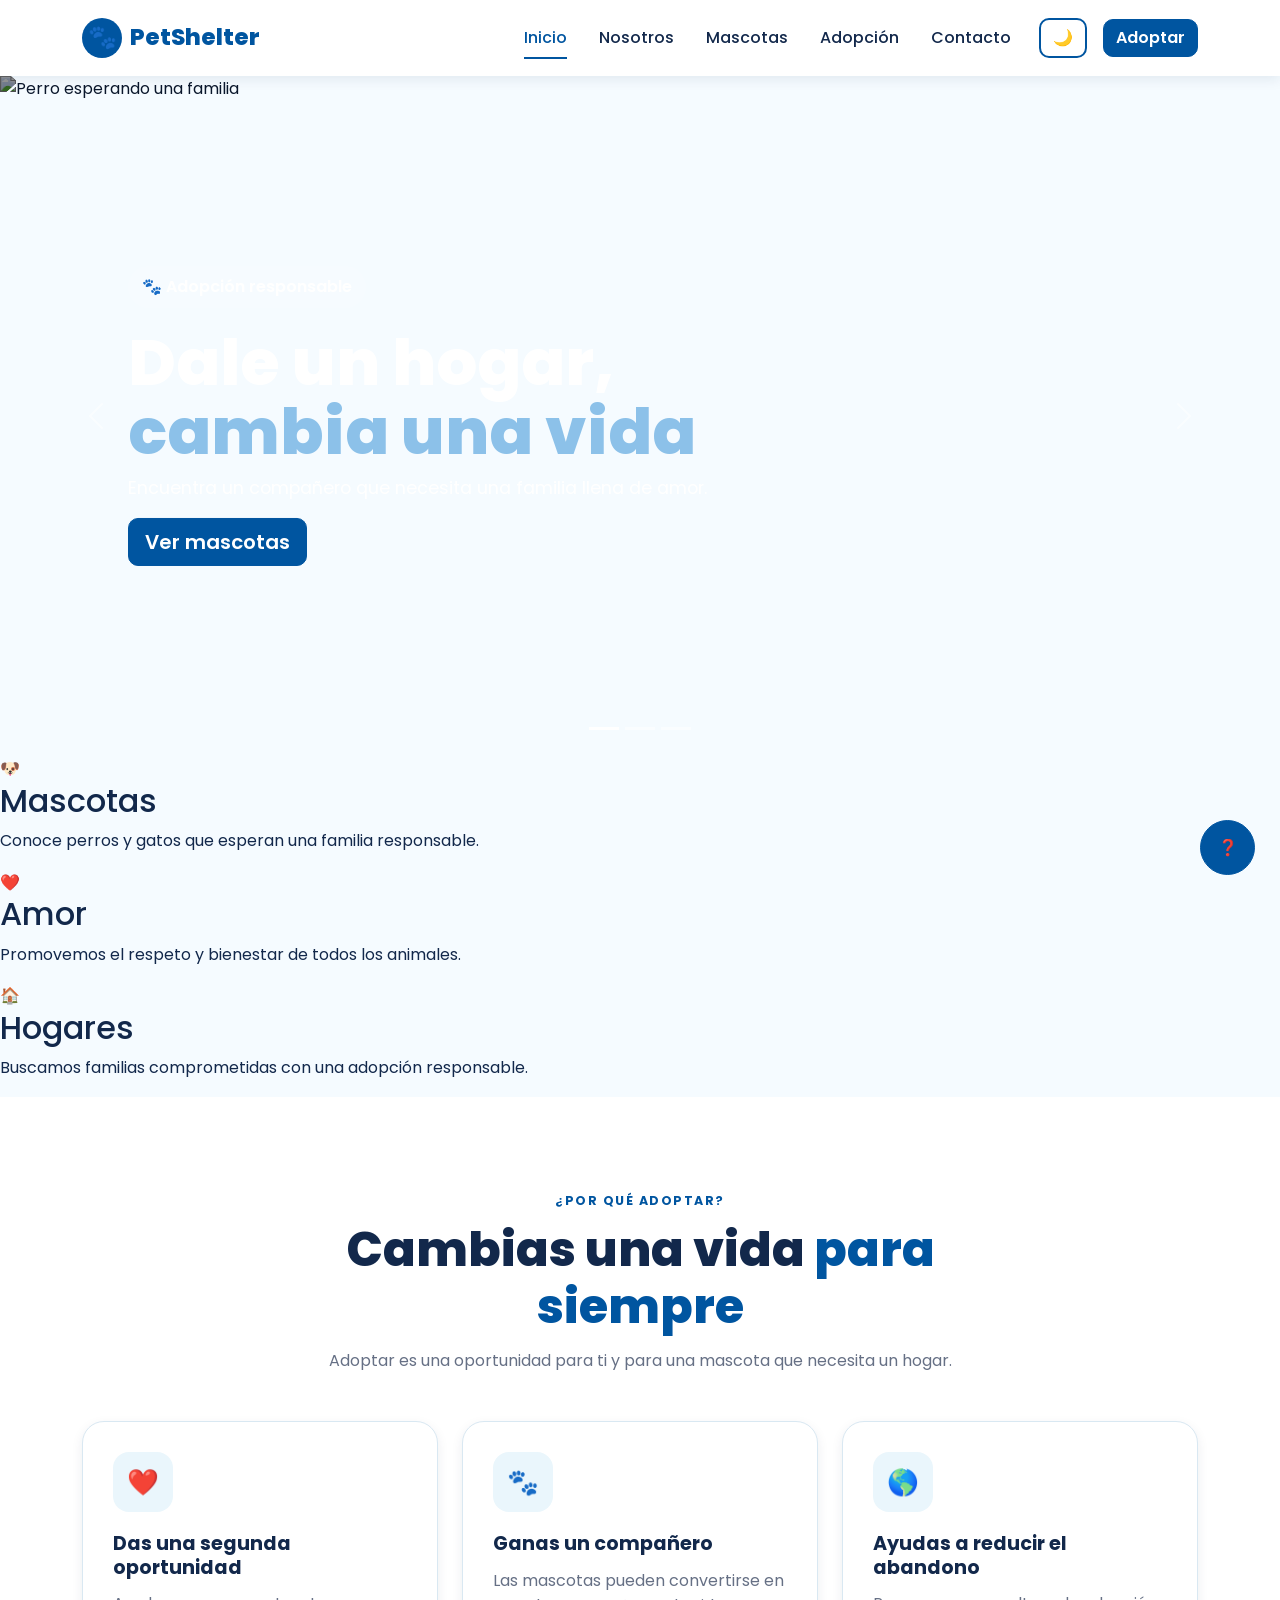
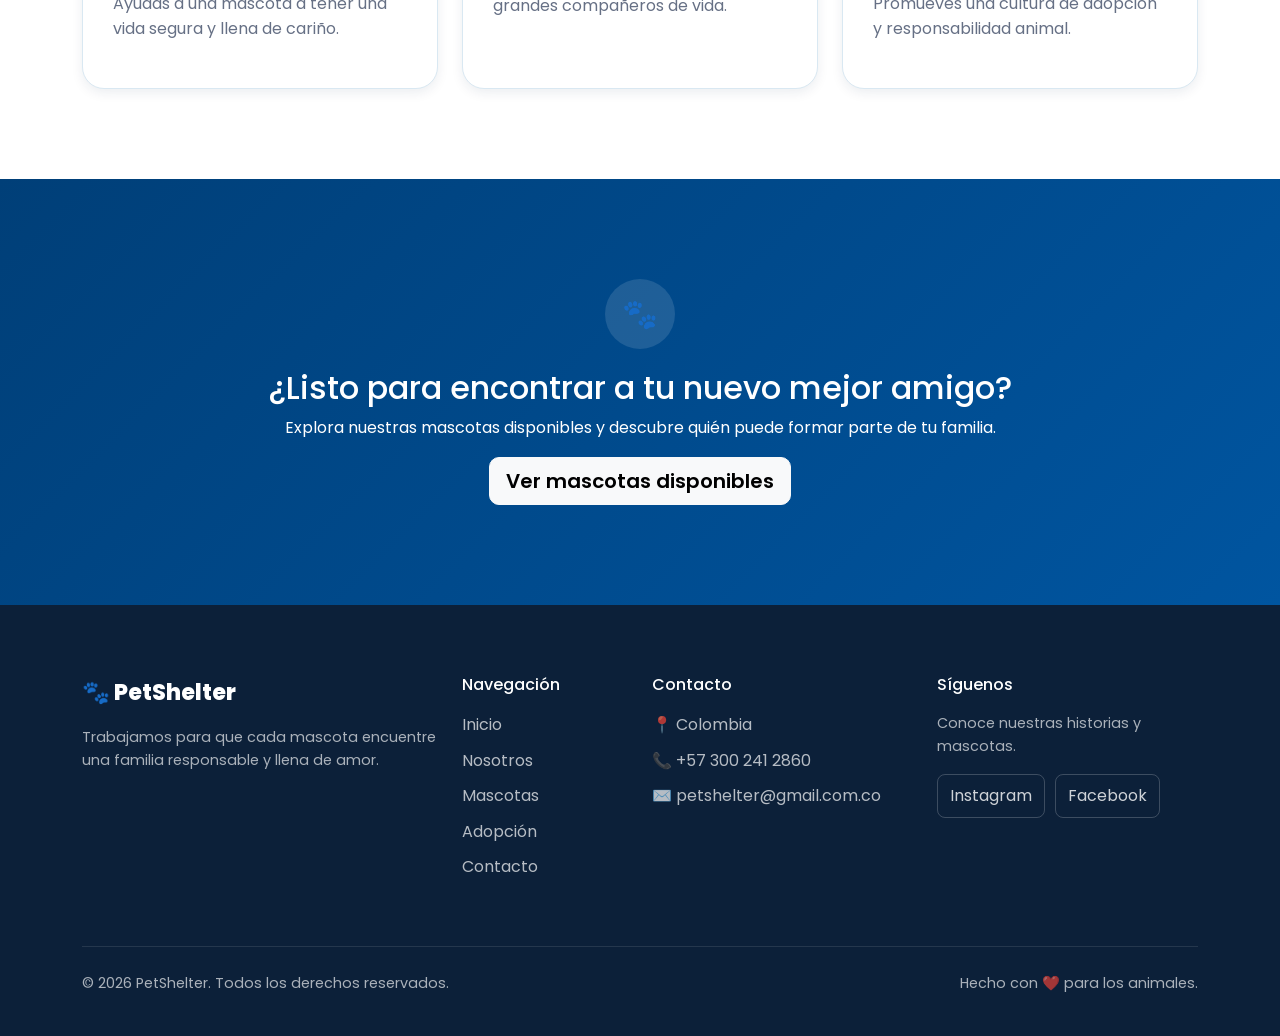
==== commit f2310210: "Añadir estilos y botones de navegación en varias páginas" ====
--- a/index.html
+++ b/index.html
@@ -17,9 +17,14 @@
 
     <!-- Tailwind -->
     <script src="https://cdn.tailwindcss.com"></script>
+    <script>
+        tailwind.config = {
+            prefix: 'tw-'
+        }
+    </script>
     <link rel="stylesheet" href="css/styles.css">
 </head>
-<body>
+<body class="home-page">
     <header class="site-header">
         <nav class="navbar navbar-expand-lg">
             <div class="container">
@@ -105,23 +110,23 @@
         </section>
 
         <!-- ===== SECCIÓN TAILWIND ===== -->
-        <section class="py-20 bg-slate-950 text-white">
-            <div class="max-w-6xl mx-auto px-6">
-                <div class="grid md:grid-cols-3 gap-8 text-center">
-                    <div class="rounded-3xl bg-slate-900 p-8 shadow-xl">
-                        <div class="text-5xl mb-4">🐶</div>
-                        <h2 class="text-3xl font-bold mb-3">Mascotas</h2>
-                        <p class="text-slate-300">Conoce perros y gatos que esperan una familia responsable.</p>
-                    </div>
-                    <div class="rounded-3xl bg-blue-900 p-8 shadow-xl">
-                        <div class="text-5xl mb-4">❤️</div>
-                        <h2 class="text-3xl font-bold mb-3">Amor</h2>
-                        <p class="text-blue-100">Promovemos el respeto y bienestar de todos los animales.</p>
-                    </div>
-                    <div class="rounded-3xl bg-slate-900 p-8 shadow-xl">
-                        <div class="text-5xl mb-4">🏠</div>
-                        <h2 class="text-3xl font-bold mb-3">Hogares</h2>
-                        <p class="text-slate-300">Buscamos familias comprometidas con una adopción responsable.</p>
+        <section class="tw-py-20 tw-bg-slate-950 tw-text-white">
+            <div class="tw-max-w-6xl tw-mx-auto tw-px-6">
+                <div class="tw-grid md:tw-grid-cols-3 tw-gap-8 tw-text-center">
+                    <div class="tw-rounded-3xl tw-bg-slate-900 tw-p-8 tw-shadow-xl">
+                        <div class="tw-text-5xl tw-mb-4">🐶</div>
+                        <h2 class="tw-text-3xl tw-font-bold tw-mb-3">Mascotas</h2>
+                        <p class="tw-text-slate-300">Conoce perros y gatos que esperan una familia responsable.</p>
+                    </div>
+                    <div class="tw-rounded-3xl tw-bg-blue-900 tw-p-8 tw-shadow-xl">
+                        <div class="tw-text-5xl tw-mb-4">❤️</div>
+                        <h2 class="tw-text-3xl tw-font-bold tw-mb-3">Amor</h2>
+                        <p class="tw-text-blue-100">Promovemos el respeto y bienestar de todos los animales.</p>
+                    </div>
+                    <div class="tw-rounded-3xl tw-bg-slate-900 tw-p-8 tw-shadow-xl">
+                        <div class="tw-text-5xl tw-mb-4">🏠</div>
+                        <h2 class="tw-text-3xl tw-font-bold tw-mb-3">Hogares</h2>
+                        <p class="tw-text-slate-300">Buscamos familias comprometidas con una adopción responsable.</p>
                     </div>
                 </div>
             </div>
--- a/css/styles.css
+++ b/css/styles.css
@@ -127,6 +127,16 @@
 
 .site-header .navbar {
     min-height: 76px;
+}
+
+.home-page .navbar-toggler {
+    border: 1px solid var(--border);
+    border-radius: 8px;
+    padding: 6px 10px;
+}
+
+.home-page .navbar-toggler:focus {
+    box-shadow: 0 0 0 3px rgba(0, 85, 160, .2);
 }
 
 .navbar-brand {
@@ -660,6 +670,14 @@
 
 @media (max-width: 991px) {
 
+    .home-page .navbar-toggler {
+        display: block;
+    }
+
+    .home-page .navbar-collapse {
+        padding: 20px 0;
+    }
+
     .navbar-collapse {
         padding: 20px 0;
     }
